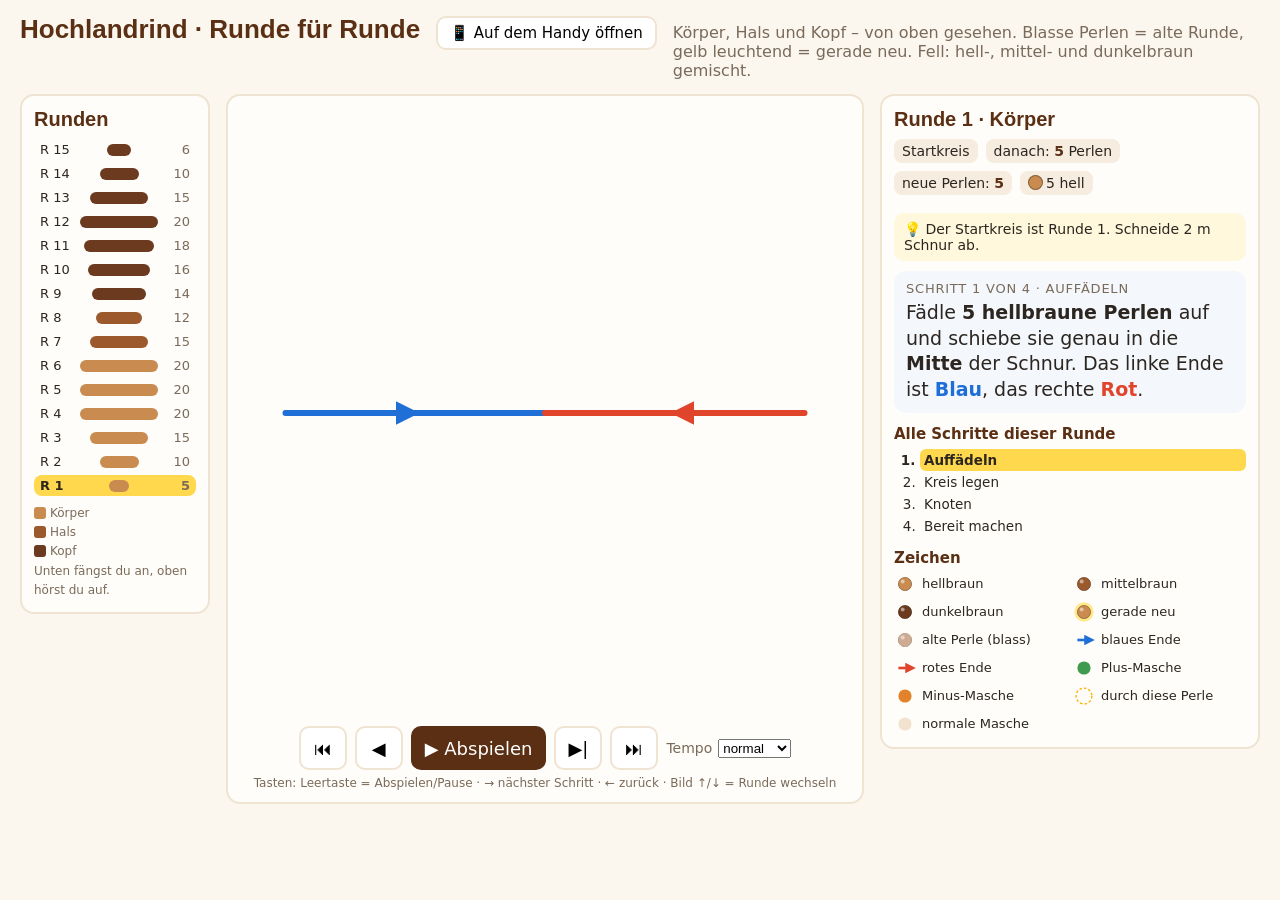
==== app/index.html @ 3f2a891b "first commit" ====
<!doctype html>
<html lang="de">
<head>
<meta charset="utf-8">
<meta name="viewport" content="width=device-width, initial-scale=1">
<title>Hochlandrind – Runde für Runde</title>
<meta name="theme-color" content="#5a2f14">
<link rel="manifest" href="manifest.webmanifest">
<link rel="icon" href="icon.svg" type="image/svg+xml">
<script src="qrcode.js"></script>
<style>
:root {
  --bg: #fbf6ee; --card: #fffdf9; --line: #efe3d2; --ink: #2d2620; --soft: #7a6a5a; --brown: #5a2f14;
  --H: #C98B4F; --blue: #1F6FD6; --red: #E0442B; --plus: #3E9B4F; --minus: #E2832B; --old: #BDB4AA; --glow: #FFE36E; --yellow: #FFD84D;
}
* { box-sizing: border-box; }
html, body { margin: 0; background: var(--bg); color: var(--ink); font-family: "Ubuntu Sans", "Ubuntu", "DejaVu Sans", system-ui, sans-serif; }
header { padding: 14px 20px 0; display: flex; align-items: baseline; gap: 16px; flex-wrap: wrap; }
h1 { margin: 0; font-family: "Ubuntu", sans-serif; color: var(--brown); font-size: 26px; }
header p { margin: 0; color: var(--soft); flex: 1 1 300px; }
.phone { font: inherit; font-size: 15px; border: 2px solid var(--line); background: #fff; border-radius: 10px; padding: 6px 12px; cursor: pointer; }
.phone:hover { background: #f6ecdf; }
.offline { font-size: 13px; color: var(--plus); font-weight: 700; }
dialog { border: 0; border-radius: 16px; padding: 20px 24px; max-width: min(420px, 92vw); text-align: center; color: var(--ink); }
dialog::backdrop { background: rgba(45, 38, 32, .45); }
dialog h2 { justify-content: center; }
#qrBox svg { width: 260px; max-width: 100%; height: auto; display: block; margin: 8px auto; }
#qrUrl { font-family: ui-monospace, monospace; font-size: 16px; word-break: break-all; }
dialog .small { font-size: 13px; color: var(--soft); }
dialog button { font: inherit; margin-top: 10px; padding: 8px 18px; border-radius: 10px; border: 0; background: var(--brown); color: #fff; cursor: pointer; }
main { display: grid; grid-template-columns: 190px minmax(0, 1fr) 380px; gap: 16px; padding: 14px 20px 20px; align-items: start; }
.card { background: var(--card); border: 2px solid var(--line); border-radius: 14px; padding: 12px; }
h2 { margin: 0 0 8px; font-family: "Ubuntu", sans-serif; color: var(--brown); font-size: 20px; }
h3 { margin: 12px 0 6px; font-size: 15px; color: var(--brown); }

/* Runden-Liste */
.rounds { display: flex; flex-direction: column-reverse; gap: 3px; }
.rounds button { all: unset; cursor: pointer; display: grid; grid-template-columns: 34px 1fr 26px; align-items: center; gap: 6px; padding: 3px 6px; border-radius: 8px; font-size: 13px; }
.rounds button:hover { background: #f6ecdf; }
.rounds button:focus-visible { outline: 2px solid var(--blue); }
.rounds button.on { background: var(--yellow); font-weight: 700; }
.rounds .bar { height: 12px; border-radius: 6px; justify-self: center; }
.rounds .area-Körper .bar { background: var(--H); }
.rounds .area-Hals .bar { background: #9C5A2C; }
.rounds .area-Kopf .bar { background: #6B3A1F; }
.rounds .cnt { text-align: right; color: var(--soft); }
.areas { font-size: 12px; color: var(--soft); margin-top: 8px; line-height: 1.6; }
.areas i { display: inline-block; width: 12px; height: 12px; border-radius: 3px; vertical-align: -2px; margin-right: 4px; }

/* Bühne */
.stage { position: relative; }
#svg { width: 100%; height: auto; max-height: calc(100vh - 210px); display: block; margin: 0 auto; aspect-ratio: 1; }
.controls { display: flex; gap: 8px; justify-content: center; align-items: center; flex-wrap: wrap; margin-top: 8px; }
.controls button { font: inherit; font-size: 18px; min-width: 48px; height: 44px; border-radius: 10px; border: 2px solid var(--line); background: #fff; cursor: pointer; padding: 0 12px; }
.controls button:hover { background: #f6ecdf; }
.controls button:focus-visible { outline: 3px solid var(--blue); }
.controls button.play { background: var(--brown); color: #fff; border-color: var(--brown); min-width: 120px; }
.controls label { font-size: 14px; color: var(--soft); display: flex; align-items: center; gap: 6px; }
.keys { text-align: center; font-size: 12px; color: var(--soft); margin-top: 6px; }

/* Info */
.counts { display: flex; gap: 8px; flex-wrap: wrap; margin: 4px 0 8px; }
.counts span { background: #f6ecdf; border-radius: 8px; padding: 4px 8px; font-size: 14px; }
.counts b { color: var(--brown); }
.seq { display: flex; flex-wrap: wrap; gap: 4px; }
.seq span { width: 26px; height: 26px; border-radius: 50%; display: grid; place-items: center; font-size: 12px; font-weight: 700; border: 2px solid transparent; }
.seq .n { background: var(--H); color: #3a2a1a; }
.seq .p { background: var(--plus); color: #fff; }
.seq .m { background: var(--minus); color: #fff; }
.seq .now { border-color: var(--ink); transform: scale(1.18); }
.seq .done { opacity: .45; }
.hint { background: #fff8dc; border-radius: 10px; padding: 8px 10px; font-size: 14px; margin-top: 10px; }
.now-step { background: #f4f8fd; border-radius: 12px; padding: 10px 12px; margin-top: 10px; min-height: 96px; }
.now-step .t { font-size: 13px; color: var(--soft); text-transform: uppercase; letter-spacing: .06em; }
.now-step .x { font-size: 19px; line-height: 1.35; margin-top: 4px; }
.x .b { color: var(--blue); font-weight: 700; } .x .r { color: var(--red); font-weight: 700; }
.dot { display: inline-block; width: 15px; height: 15px; border-radius: 50%; vertical-align: -2px; margin-right: 3px; border: 1.5px solid rgba(0,0,0,.35); }
.cols { display: block; margin-top: 6px; font-size: 17px; }
ol.steps { position: relative; margin: 0; padding: 0 0 0 26px; max-height: 300px; overflow: auto; font-size: 13.5px; }
ol.steps li { padding: 3px 4px; border-radius: 6px; cursor: pointer; }
ol.steps li:hover { background: #f6ecdf; }
ol.steps li.on { background: var(--yellow); font-weight: 700; }
ol.steps li.done { color: var(--soft); }
.legend { display: grid; grid-template-columns: 22px 1fr 22px 1fr; gap: 6px 6px; align-items: center; font-size: 13px; }
.legend svg { width: 22px; height: 22px; }

@media (max-width: 1150px) {
  main { grid-template-columns: 1fr; }
  .rounds { flex-direction: row; flex-wrap: wrap; }
  .areas { display: none; }
  .rounds button { grid-template-columns: auto; }
  .rounds .bar, .rounds .cnt { display: none; }
  #svg { max-height: 70vh; }
}
@media (max-width: 600px) {
  header { padding: 10px 12px 0; gap: 8px; }
  h1 { font-size: 21px; }
  header p { font-size: 13px; }
  main { padding: 10px 12px 16px; gap: 10px; }
  .card { padding: 10px; }
  .keys { display: none; }
  #bPhone { display: none; }
  .controls button { min-width: 44px; padding: 0 10px; }
  .controls button.play { min-width: 100px; }
  .now-step .x { font-size: 17px; }
}
</style>
</head>
<body>
<header>
  <h1>Hochlandrind · Runde für Runde</h1>
  <button class="phone" id="bPhone">📱 Auf dem Handy öffnen</button>
  <button class="phone" id="bInstall" hidden>📲 App installieren</button>
  <span class="offline" id="offline" hidden>✓ offline bereit</span>
  <p>Körper, Hals und Kopf – von oben gesehen. Blasse Perlen = alte Runde, gelb leuchtend = gerade neu. Fell: hell-, mittel- und dunkelbraun gemischt.</p>
</header>
<dialog id="qrDlg">
  <h2>Mit dem Handy öffnen</h2>
  <div id="qrBox"></div>
  <div id="qrUrl"></div>
  <p class="small">Handy und Computer müssen im selben WLAN sein. Kamera-App öffnen und den Code scannen. Die Seite dort erklärt, wie die App aufs Handy kommt und offline läuft.</p>
  <button id="qrClose">Schließen</button>
</dialog>
<main>
  <nav class="card" aria-label="Runden">
    <h2>Runden</h2>
    <div class="rounds" id="rounds"></div>
    <div class="areas"><i style="background:var(--H)"></i>Körper<br><i style="background:#9C5A2C"></i>Hals<br><i style="background:#6B3A1F"></i>Kopf<br>Unten fängst du an, oben hörst du auf.</div>
  </nav>

  <section class="card stage">
    <svg id="svg" viewBox="-400 -400 800 800" role="img" aria-label="Perlen von oben">
      <defs>
        <marker id="ah-b" viewBox="0 0 10 10" refX="6" refY="5" markerWidth="4" markerHeight="4" orient="auto"><path d="M0,0 L10,5 L0,10 z" fill="#1F6FD6"/></marker>
        <marker id="ah-r" viewBox="0 0 10 10" refX="6" refY="5" markerWidth="4" markerHeight="4" orient="auto"><path d="M0,0 L10,5 L0,10 z" fill="#E0442B"/></marker>
      </defs>
      <g id="scene"></g>
    </svg>
    <div class="controls">
      <button id="bRoundPrev" title="Vorige Runde (Bild ↑)">⏮</button>
      <button id="bPrev" title="Schritt zurück (←)">◀</button>
      <button id="bPlay" class="play" title="Abspielen / Pause (Leertaste)">▶ Abspielen</button>
      <button id="bNext" title="Nächster Schritt (→)">▶|</button>
      <button id="bRoundNext" title="Nächste Runde (Bild ↓)">⏭</button>
      <label>Tempo
        <select id="speed">
          <option value="0.5">langsam</option>
          <option value="1" selected>normal</option>
          <option value="2">schnell</option>
        </select>
      </label>
    </div>
    <div class="keys">Tasten: Leertaste = Abspielen/Pause · → nächster Schritt · ← zurück · Bild ↑/↓ = Runde wechseln</div>
  </section>

  <aside class="card">
    <h2 id="title">Runde 1</h2>
    <div class="counts" id="counts"></div>
    <div class="seq" id="seq"></div>
    <div class="hint" id="hint" hidden></div>
    <div class="now-step"><div class="t" id="stepT"></div><div class="x" id="stepX"></div></div>
    <h3>Alle Schritte dieser Runde</h3>
    <ol class="steps" id="steps"></ol>
    <h3>Zeichen</h3>
    <div class="legend" id="legend"></div>
  </aside>
</main>

<script>
'use strict';
// ---------- Runden-Plan (wie in der Anleitung, build_hochlandrind.py) ----------
const PLAN = [
  [2, 'Körper', 'ppppp', 10, 'Jede Masche ist eine Plus-Masche.'],
  [3, 'Körper', 'npnpnpnpnp', 15, 'Binde an Masche 1, 4, 6 und 9 einen Wollfaden: Hier kommen später die Beine hin.'],
  [4, 'Körper', 'nnp'.repeat(5), 20, 'Jetzt ist der Bauch schon richtig breit.'],
  [5, 'Körper', 'n'.repeat(20), 20, 'Ab jetzt wächst der Rand nach oben. Merke dir Masche 15 – hier kommt später der Schwanz hin.'],
  [6, 'Körper', 'n'.repeat(20), 20, ''],
  [7, 'Hals', 'nnm'.repeat(5), 15, 'Jetzt wird es schmaler.'],
  [8, 'Hals', 'nnnm'.repeat(3), 12, 'Der Hals ist am schmalsten.'],
  [9, 'Kopf', 'nnpnnnnnpnnn', 14, ''],
  [10, 'Kopf', 'nnnpnnnnnnpnnn', 16, ''],
  [11, 'Kopf', 'nnnpnnnnnnnpnnnn', 18, ''],
  [12, 'Kopf', 'nnnnpnnnnnnnnpnnnn', 20, 'Der Kopf ist jetzt am breitesten.'],
  [13, 'Kopf', 'nnm'.repeat(5), 15, ''],
  [14, 'Kopf', 'nm'.repeat(5), 10, ''],
  [15, 'Kopf', 'nmmnmm', 6, 'Das ist die Öffnung oben. Schnur NICHT abschneiden!'],
];
const COL = { b: '#1F6FD6', r: '#E0442B' };
const NAME = { b: 'Blau', r: 'Rot' };
const H = '#C98B4F', MB = '#9C5A2C', D = '#6B3A1F', OLD = '#BDB4AA', GLOW = '#FFE36E', PLUS = '#3E9B4F', MINUS = '#E2832B';
const BR = 30;   // Perlen-Radius in SVG-Einheiten

const pt = (r, a) => [r * Math.cos(a * Math.PI / 180), r * Math.sin(a * Math.PI / 180)];
const lerp = (a, b, t) => a + (b - a) * t;
const lp = (p, q, t) => [lerp(p[0], q[0], t), lerp(p[1], q[1], t)];
const ease = (x) => x < .5 ? 2 * x * x : 1 - Math.pow(-2 * x + 2, 2) / 2;
const nm = (c) => `<span class="${c}">${NAME[c]}</span>`;
const plural = (n, one, many) => n === 1 ? one : many;
const cname = c => c === H ? 'hell' : c === MB ? 'mittel' : 'dunkel';
const dots = cols => '<span class="cols">Farben: ' + cols.map(c => `<i class="dot" style="background:${c}"></i>${cname(c)}`).join(' · ') + '</span>';
// Feste Zufallsfolge: jedes Mal dieselben Farben, damit man nachfädeln kann.
function mulberry32(a) { return () => { a |= 0; a = a + 0x6D2B79F5 | 0; let t = Math.imul(a ^ a >>> 15, 1 | a); t = t + Math.imul(t ^ t >>> 7, 61 | t) ^ t; return ((t ^ t >>> 14) >>> 0) / 4294967296; }; }

// ---------- Geometrie einer Runde von oben ----------
// Innen liegen die alten Perlen (obere Perlen der Runde davor), außen die neuen oberen Perlen,
// dazwischen an jeder Ecke eine Seitenperle.
function ring(P, seq) {
  const Ri = Math.max(125, P * 84 / (2 * Math.PI));
  const RiC = Ri + 26, Rs = Ri + 92, Rt = Ri + 172, RoC = Rt + 20, a0 = 90, st = 360 / P;
  const M = seq.length;
  const kold = [...seq].map(c => c === 'm' ? 2 : 1), ktop = [...seq].map(c => c === 'p' ? 2 : 1);
  const ca = [a0];
  kold.forEach((k, j) => ca.push(ca[j] + k * st));
  const oldStart = []; let c = 0;
  kold.forEach(k => { oldStart.push(c); c += k; });
  const g = {
    P, M, seq, Ri, RiC, Rs, Rt, RoC, ca, kold, ktop, oldStart,
    old: Array.from({ length: P }, (_, i) => pt(Ri, a0 + (i + .5) * st)),
    I: j => pt(RiC, ca[j % M]), S: j => pt(Rs, ca[j % M]), O: j => pt(RoC, ca[j % M]),
    tops: ktop.map((k, j) => Array.from({ length: k }, (_, i) => pt(Rt, ca[j] + (i + 1) * (ca[j + 1] - ca[j]) / (k + 1)))),
    mid: j => (ca[j] + ca[j + 1]) / 2,
    W: RoC + 95,
  };
  return g;
}

function mkMove(c, pts, nw, extra) {
  const cum = [0];
  for (let i = 1; i < pts.length; i++) cum.push(cum[i - 1] + Math.hypot(pts[i][0] - pts[i - 1][0], pts[i][1] - pts[i - 1][1]));
  const len = cum[cum.length - 1];
  return Object.assign({ kind: 'move', c, pts, nw, cum, len, dur: 0.9 + len / 330 }, extra);
}

// ---------- Alle Runden mit allen Schritten bauen ----------
const ROUNDS = [];
(function build() {
  let prev = 5;
  ROUNDS.push({ r: 1, area: 'Körper', seq: '', prev: 0, after: 5, hint: 'Der Startkreis ist Runde 1. Schneide 2 m Schnur ab.' });
  for (const [r, area, seq, after, hint] of PLAN) { ROUNDS.push({ r, area, seq, prev, after, hint }); prev = after; }

  let picker = 'r', other = 'b';
  const rnd = mulberry32(7), pick = () => { const x = rnd(); return x < 0.4 ? H : x < 0.75 ? MB : D; };
  let oldCols = Array(5).fill(H);
  for (const R of ROUNDS) {
    if (R.r === 1) {
      const g = ring(5, 'nnnnn');
      R.g = g; R.W = Math.max(g.W, 470);
      const K = g.I(0);
      R.steps = [
        { kind: 'r1', sub: 0, dur: 3.2, title: 'Auffädeln', text: `Fädle <b>5 hellbraune Perlen</b> auf und schiebe sie genau in die <b>Mitte</b> der Schnur. Das linke Ende ist ${nm('b')}, das rechte ${nm('r')}.` },
        { kind: 'r1', sub: 1, dur: 2.2, title: 'Kreis legen', text: 'Zieh beide Enden zusammen, sodass ein <b>Kreis</b> entsteht.' },
        { kind: 'r1', sub: 2, dur: 1.2, title: 'Knoten', text: 'Mache <b>2 feste Knoten</b>.' },
        mkMove('b', [K, g.old[0], g.I(1)], [], { title: 'Bereit machen', text: `${nm('b')} geht durch <b>Perle 1</b>. Jetzt liegen die Enden links und rechts von Perle 1.`, oldHi: [0] }),
      ];
      picker = 'r'; other = 'b';
      continue;
    }
    const g = ring(R.prev, R.seq), M = g.M, last = M - 1;
    R.g = g; R.W = g.W; R.steps = []; R.oldCols = oldCols;
    const topCol = g.tops.map(t => t.map(pick)), sideCol = Array.from({ length: M }, pick);
    const S = R.steps;
    const lowerPts = j => {
      const a = [g.I(j)];
      for (let i = 0; i < g.kold[j]; i++) a.push(g.old[g.oldStart[j] + i]);
      a.push(g.I(j + 1)); return a;
    };
    const oldIdx = j => Array.from({ length: g.kold[j] }, (_, i) => g.oldStart[j] + i);
    const typ = j => R.seq[j] === 'p' ? ' (Plus)' : R.seq[j] === 'm' ? ' (Minus)' : '';
    // Masche 1: drei (oder vier) neue Perlen auf einmal
    {
      const kt = g.ktop[0], pts = [g.I(0), g.S(0), g.O(0), ...g.tops[0], g.O(1), g.S(1), g.I(1)];
      const nw = [1, ...g.tops[0].map((_, i) => 3 + i), pts.length - 2];
      const nwCol = [sideCol[0], ...topCol[0], sideCol[1 % M]];
      S.push(mkMove(picker, pts, nw, { masche: 0, nwCol, title: `Masche 1${typ(0)} · erste Masche`,
        text: `${nm(picker)} nimmt <b>${kt + 2} neue Perlen</b> auf: Seite, ${kt === 2 ? '2× oben' : 'oben'}, Seite.${kt === 2 ? ' <b>Plus-Masche:</b> oben liegen 2 Perlen.' : ''}` + dots(nwCol) }));
      S.push(mkMove(other, [g.I(1), g.S(1), g.O(1)], [], { masche: 0, title: 'Masche 1 · kreuzen',
        text: `${nm(other)} geht <b>von unten</b> durch die letzte neue Perle. Festziehen!` }));
    }
    let inner = picker, outer = other;
    for (let j = 1; j < M; j++) {
      const kt = g.ktop[j], ko = g.kold[j], isLast = j === last;
      S.push(mkMove(inner, lowerPts(j), [], { masche: j, oldHi: oldIdx(j), title: `Masche ${j + 1}${typ(j)} · unten`,
        text: ko === 2 ? `<b>Minus-Masche!</b> ${nm(inner)} geht unten durch <b>2 alte Perlen</b> auf einmal.` : `${nm(inner)} geht unten durch die <b>nächste alte Perle</b>.` }));
      if (!isLast) {
        const pts = [g.O(j), ...g.tops[j], g.O(j + 1), g.S(j + 1), g.I(j + 1)];
        const nw = [...g.tops[j].map((_, i) => 1 + i), pts.length - 2];
        const nwCol = [...topCol[j], sideCol[j + 1]];
        S.push(mkMove(outer, pts, nw, { masche: j, nwCol, title: `Masche ${j + 1}${typ(j)} · oben`,
          text: `${nm(outer)} nimmt oben <b>${kt + 1} neue Perlen</b> auf.${kt === 2 ? ' <b>Plus-Masche:</b> 1 Perle mehr!' : ''}` + dots(nwCol) }));
        S.push(mkMove(inner, [g.I(j + 1), g.S(j + 1), g.O(j + 1)], [], { masche: j, title: `Masche ${j + 1} · kreuzen`,
          text: `${nm(inner)} kreuzt <b>von unten</b> durch die letzte neue Perle. Festziehen!` }));
      } else {
        const pts = [g.O(j), ...g.tops[j], g.O(0), g.S(0), g.I(0)];
        const nw = g.tops[j].map((_, i) => 1 + i);
        const nwCol = [...topCol[j]];
        S.push(mkMove(outer, pts, nw, { masche: j, nwCol, hiS0: true, title: `Masche ${j + 1}${typ(j)} · letzte Masche`,
          text: `${nm(outer)} nimmt nur <b>${kt} neue ${plural(kt, 'Perle', 'Perlen')}</b> und geht dann durch die <b>allererste Seitenperle</b> der Runde.` + dots(nwCol) }));
        S.push(mkMove(inner, [g.I(0), g.S(0), g.O(0)], [], { masche: j, hiS0: true, title: 'Runde schließen',
          text: `${nm(inner)} kreuzt <b>auch durch die erste Seitenperle</b>. Festziehen – die Runde ist zu!` }));
      }
      const was = inner; inner = outer; outer = was;
    }
    // Jetzt: inner liegt innen an Ecke 0, outer außen an Ecke 0.
    if (R.r < 15) {
      const pts = [g.I(0), g.old[0], g.I(1), g.S(1), g.O(1)];
      let extra = '';
      if (g.ktop[0] === 2) {
        pts.push(g.tops[0][1], pt(g.RoC, g.mid(0)));
        extra = ` Weil Masche 1 eine Plus-Masche war, geht ${nm(inner)} danach noch <b>zurück durch die 2. obere Perle</b> von Masche 1.`;
      }
      S.push(mkMove(inner, pts, [], { oldHi: [0], title: 'Hochsteigen',
        text: `${nm(inner)} geht durch die <b>erste alte Perle</b> und die <b>Seitenperle daneben</b> nach oben.${extra} Jetzt liegen beide Enden links und rechts von Perle 1 der neuen Runde.` }));
      picker = outer; other = inner;
    } else {
      S.push({ kind: 'done', dur: 1.5, title: 'Fertig!',
        text: '<b>Körper, Hals und Kopf sind fertig!</b> Schneide die Schnur <b>nicht</b> ab: Damit machst du nach dem Füllen das Loch oben zu.' });
    }
    const all = S.flatMap(st => st.nwCol || []);
    R.hell = all.filter(c => c === H).length; R.mittel = all.filter(c => c === MB).length; R.dunkel = all.filter(c => c === D).length;
    oldCols = topCol.flat();
    // Kontrolle: neue Perlen wie in der Tabelle der Anleitung
    R.newCount = S.reduce((n, s) => n + (s.nw ? s.nw.length : 0), 0);
    const expect = [...R.seq].reduce((n, c, i) => n + (i === 0 ? 3 : i === last ? 1 : 2) + (c === 'p' ? 1 : 0), 0);
    console.assert(R.newCount === expect, 'Runde', R.r, R.newCount, expect);
  }
  ROUNDS[0].newCount = 5; ROUNDS[0].hell = 5; ROUNDS[0].mittel = 0; ROUNDS[0].dunkel = 0;
})();

// ---------- Zeichnen ----------
function shade(hex, f) {
  const n = parseInt(hex.slice(1), 16);
  const c = [n >> 16, (n >> 8) & 255, n & 255].map(v => Math.round(v * f));
  return '#' + c.map(v => v.toString(16).padStart(2, '0')).join('');
}
function bead(x, y, fill, o = {}) {
  const r = BR * (o.scale ?? 1);
  if (r <= 0.5) return '';
  let s = '';
  if (o.glow) s += `<circle cx="${x}" cy="${y}" r="${r + 14}" fill="${GLOW}" opacity="${o.glow * .8}"/>`;
  s += `<circle cx="${x}" cy="${y}" r="${r}" fill="${fill}" stroke="${shade(fill, .62)}" stroke-width="3"/>`;
  if (o.faded) s += `<circle cx="${x}" cy="${y}" r="${r + 1.5}" fill="#fffdf9" opacity=".5"/>`;
  s += `<circle cx="${x - r * .35}" cy="${y - r * .38}" r="${r * .3}" fill="#fff" opacity=".5"/>`;
  if (o.num != null) s += `<text x="${x}" y="${y + r * .36}" text-anchor="middle" font-size="${r * 1.0}" font-weight="700" fill="#3a2a1a">${o.num}</text>`;
  return s;
}
function poly(pts) { return 'M' + pts.map(p => p[0].toFixed(1) + ',' + p[1].toFixed(1)).join(' L'); }
function partial(m, p) {
  const L = m.len * p, out = [m.pts[0]];
  for (let i = 1; i < m.pts.length; i++) {
    if (m.cum[i] <= L) { out.push(m.pts[i]); continue; }
    const f = (L - m.cum[i - 1]) / (m.cum[i] - m.cum[i - 1]);
    out.push(lp(m.pts[i - 1], m.pts[i], f)); break;
  }
  return out;
}
function threadPath(pts, c, op, arrow) {
  return `<path d="${poly(pts)}" fill="none" stroke="${COL[c]}" stroke-width="9" stroke-linecap="round" stroke-linejoin="round" opacity="${op}"${arrow ? ` marker-end="url(#ah-${c})"` : ''}/>`;
}
const ring2 = (p, r, op = 1) => `<circle cx="${p[0]}" cy="${p[1]}" r="${r}" fill="none" stroke="#F5B400" stroke-width="6" stroke-dasharray="12 9" opacity="${op}"/>`;

function drawRound1(R, s, p) {
  const g = R.g, K = g.I(0);
  const sub = R.steps[s].kind === 'r1' ? R.steps[s].sub : 3;
  const m = sub === 0 ? 0 : sub === 1 ? ease(p) : 1;
  const line = k => [(k - 2) * 82, 0];
  const bp = [0, 1, 2, 3, 4].map(k => lp(line(k), g.old[k], m));
  const shown = sub === 0 ? p * 5.6 : 5;
  const l1 = lp([bp[0][0] - 44, 0], K, m), r5 = lp([bp[4][0] + 44, 0], K, m);
  const be = lp([-400, 0], [K[0] - 95, K[1] + 105], m), re = lp([400, 0], [K[0] + 95, K[1] + 105], m);
  const coreOp = sub === 3 ? .35 : 1;
  let out = '';
  out += threadPath([be, l1], 'b', sub === 3 ? 0 : 1, sub < 3);
  out += threadPath([re, r5], 'r', 1, true);
  out += threadPath([l1, bp[0], bp[1], bp[2]], 'b', coreOp, false);
  out += threadPath([bp[2], bp[3], bp[4], r5], 'r', coreOp, false);
  bp.forEach((q, k) => {
    const sc = Math.max(0, Math.min(1, (shown - k) * 1.6));
    out += bead(q[0], q[1], H, { scale: sc, num: sc > .6 ? k + 1 : null, glow: sub === 0 && sc > 0 ? 1 : 0 });
  });
  if (sub >= 2) out += `<circle cx="${K[0]}" cy="${K[1] + 6}" r="${14 * (sub === 2 ? ease(p) : 1)}" fill="#3a2a1a"/>`;
  if (sub === 3) {
    const mv = R.steps[3];
    out += ring2(g.old[0], BR + 14, .9);
    out += threadPath(partial(mv, p), 'b', 1, true);
  }
  return out;
}

function drawRound(R, s, p) {
  const g = R.g, steps = R.steps, cur = steps[s];
  let out = '';
  // Maschen-Kennzeichen außen
  for (let j = 0; j < g.M; j++) {
    const c = R.seq[j], q = pt(g.RoC + 58, g.mid(j)), now = cur.masche === j;
    const fill = c === 'p' ? PLUS : c === 'm' ? MINUS : '#f2e3cf';
    out += `<circle cx="${q[0]}" cy="${q[1]}" r="${now ? 27 : 21}" fill="${fill}" stroke="${now ? '#2d2620' : 'none'}" stroke-width="4" opacity="${now ? 1 : .8}"/>`;
    out += `<text x="${q[0]}" y="${q[1] + 7}" text-anchor="middle" font-size="${now ? 22 : 18}" font-weight="700" fill="${c === 'n' ? '#5a2f14' : '#fff'}">${j + 1}</text>`;
  }
  // alte Perlen
  g.old.forEach((q, i) => { out += bead(q[0], q[1], R.oldCols[i], { num: i + 1, faded: true }); });
  (cur.oldHi || []).forEach(i => { out += ring2(g.old[i], BR + 14); });
  if (cur.hiS0) out += ring2(g.S(0), BR + 16);
  // neue Perlen
  const made = [];
  steps.forEach((st, k) => {
    if (k > s || !st.nw) return;
    st.nw.forEach((idx, n) => {
      const f = st.cum[idx] / st.len;
      if (k === s && f > p + 1e-6) return;
      const age = k === s ? 1 : k === s - 1 ? .6 : 0;
      const sc = k === s ? Math.min(1, .4 + (p - f) * 6) : 1;
      made.push(bead(st.pts[idx][0], st.pts[idx][1], st.nwCol[n], { glow: age, scale: sc }));
    });
  });
  out += made.join('');
  // Schnüre
  const lastOf = {};
  steps.forEach((st, k) => { if (st.kind === 'move' && k <= s) lastOf[st.c] = k; });
  steps.forEach((st, k) => {
    if (st.kind !== 'move' || k > s) return;
    const pp = k === s ? p : 1;
    if (pp <= 0) return;
    const op = k === s ? 1 : k === s - 1 ? .75 : k >= s - 3 ? .45 : .2;
    out += threadPath(partial(st, pp), st.c, op, lastOf[st.c] === k);
  });
  // Enden am Rundenanfang, bevor sich etwas bewegt
  if (s === 0 && p === 0) {
    const a = steps[0], b = steps[1];
    [a, b].forEach(st => {
      const q = st.pts[0], q0 = lp(q, [0, 0], .25);
      out += threadPath([q0, q], st.c, 1, true);
    });
  }
  return out;
}

const svg = document.getElementById('svg'), scene = document.getElementById('scene');
function draw() {
  const R = ROUNDS[state.ri];
  const W = R.W;
  svg.setAttribute('viewBox', `${-W} ${-W} ${2 * W} ${2 * W}`);
  scene.innerHTML = R.r === 1 ? drawRound1(R, state.s, state.p) : drawRound(R, state.s, state.p);
}

// ---------- Oberfläche ----------
const state = { ri: 0, s: 0, p: 0, playing: false, once: false, hold: 0 };
const $ = id => document.getElementById(id);

function buildRoundList() {
  const box = $('rounds');
  box.innerHTML = ROUNDS.map((R, i) =>
    `<button class="area-${R.area}" data-i="${i}" title="Runde ${R.r} · ${R.area} · ${R.after} Perlen">` +
    `<span>R ${R.r}</span><span class="bar" style="width:${(R.after / 20 * 100).toFixed(0)}%"></span><span class="cnt">${R.after}</span></button>`).join('');
  box.addEventListener('click', e => { const b = e.target.closest('button'); if (b) goRound(+b.dataset.i); });
}

// Letzte Stelle merken (nur in diesem Browser, auf diesem Gerät)
const SAVE_KEY = 'hochlandrind-stelle';
function save() {
  try { localStorage.setItem(SAVE_KEY, JSON.stringify({ r: state.ri + 1, s: state.s + 1, speed })); } catch (e) { /* privates Fenster o. Ä. */ }
}
function load() {
  try { return JSON.parse(localStorage.getItem(SAVE_KEY)) || null; } catch (e) { return null; }
}

function updateUI() {
  save();
  const R = ROUNDS[state.ri], st = R.steps[state.s];
  document.querySelectorAll('#rounds button').forEach((b, i) => b.classList.toggle('on', i === state.ri));
  $('title').textContent = `Runde ${R.r} · ${R.area}`;
  const nPlus = [...R.seq].filter(c => c === 'p').length, nMinus = [...R.seq].filter(c => c === 'm').length;
  $('counts').innerHTML = (R.r === 1 ? '<span>Startkreis</span>' : `<span>alte Perlen: <b>${R.prev}</b></span><span>${R.seq.length} Maschen</span>`) +
    `<span>danach: <b>${R.after}</b> Perlen</span><span>neue Perlen: <b>${R.newCount}</b></span>` +
    `<span><i class="dot" style="background:${H}"></i>${R.hell} hell</span>` + (R.mittel ? `<span><i class="dot" style="background:${MB}"></i>${R.mittel} mittel</span>` : '') + (R.dunkel ? `<span><i class="dot" style="background:${D}"></i>${R.dunkel} dunkel</span>` : '') +
    (nPlus ? `<span style="color:${PLUS}"><b>${nPlus}× Plus</b></span>` : '') + (nMinus ? `<span style="color:${MINUS}"><b>${nMinus}× Minus</b></span>` : '');
  $('seq').innerHTML = [...R.seq].map((c, j) => {
    const cls = [c, st.masche === j ? 'now' : '', st.masche > j || st.kind === 'done' || (st.masche == null && state.s > 0) ? 'done' : ''].join(' ');
    return `<span class="${cls}">${c === 'p' ? '+' : c === 'm' ? '−' : j + 1}</span>`;
  }).join('');
  $('hint').hidden = !R.hint; $('hint').innerHTML = R.hint ? '💡 ' + R.hint : '';
  $('stepT').textContent = `Schritt ${state.s + 1} von ${R.steps.length} · ${st.title}`;
  $('stepX').innerHTML = st.text;
  $('steps').innerHTML = R.steps.map((x, k) => `<li data-k="${k}" class="${k === state.s ? 'on' : k < state.s ? 'done' : ''}">${x.title}</li>`).join('');
  const list = $('steps'), on = list.querySelector('.on');   // nur die Liste scrollen, nicht die Seite
  if (on) list.scrollTop = on.offsetTop - list.clientHeight / 2;
  $('bPlay').textContent = state.playing ? '⏸ Pause' : '▶ Abspielen';
}

function goRound(i, atEnd = false) {
  state.ri = Math.max(0, Math.min(ROUNDS.length - 1, i));
  const n = ROUNDS[state.ri].steps.length;
  state.s = atEnd ? n - 1 : 0; state.p = atEnd ? 1 : 0; state.hold = 0;
  updateUI(); draw();
}
function goStep(k, animate) {
  const R = ROUNDS[state.ri];
  if (k >= R.steps.length) { if (state.ri < ROUNDS.length - 1) { goRound(state.ri + 1); if (animate) state.once = !state.playing; } else { state.playing = false; updateUI(); } return; }
  if (k < 0) { if (state.ri > 0) goRound(state.ri - 1, true); return; }
  state.s = k; state.p = 0; state.hold = 0;
  if (animate && !state.playing) state.once = true;
  updateUI(); draw();
}
function next() {
  const R = ROUNDS[state.ri];
  if (state.p < 1 && !state.playing && !state.once) { state.once = true; return; }   // zuerst den aktuellen Schritt zeigen
  if (state.p < 1) { state.p = 1; draw(); return; }
  goStep(state.s + 1, true);
}
function prev() {
  if (state.p > 0.05 && !state.playing) { state.p = 0; state.once = false; draw(); return; }
  goStep(state.s - 1, false);
  state.p = 1; state.once = false; draw();
}
function togglePlay() {
  state.playing = !state.playing; state.once = false;
  const R = ROUNDS[state.ri];
  if (state.playing && state.p >= 1 && state.s === R.steps.length - 1 && state.ri === ROUNDS.length - 1) goRound(0);
  updateUI();
}

$('bPlay').onclick = togglePlay;
$('bNext').onclick = next;
$('bPrev').onclick = prev;
$('bRoundNext').onclick = () => goRound(state.ri + 1);
$('bRoundPrev').onclick = () => goRound(state.ri - 1);
$('steps').addEventListener('click', e => { const li = e.target.closest('li'); if (li) goStep(+li.dataset.k, true); });
document.addEventListener('keydown', e => {
  if (e.target.tagName === 'SELECT') return;
  if (e.key === ' ') { e.preventDefault(); togglePlay(); }
  else if (e.key === 'ArrowRight') next();
  else if (e.key === 'ArrowLeft') prev();
  else if (e.key === 'PageDown') { e.preventDefault(); goRound(state.ri + 1); }
  else if (e.key === 'PageUp') { e.preventDefault(); goRound(state.ri - 1); }
});

let speed = 1;
$('speed').onchange = e => { speed = +e.target.value; save(); };

let last = performance.now();
function tick(now) {
  const dt = Math.min(0.1, (now - last) / 1000); last = now;
  const R = ROUNDS[state.ri], st = R.steps[state.s];
  if (state.playing || state.once) {
    if (state.p < 1) {
      state.p = Math.min(1, state.p + dt * speed / st.dur);
      draw();
    } else if (state.once) {
      state.once = false;
    } else {
      state.hold += dt * speed;
      const endOfRound = state.s === R.steps.length - 1;
      if (state.hold > (endOfRound ? 2.0 : 0.7)) {
        if (endOfRound && state.ri === ROUNDS.length - 1) { state.playing = false; updateUI(); }
        else goStep(state.s + 1, false);
      }
    }
  }
  requestAnimationFrame(tick);
}

// Legende
$('legend').innerHTML = [
  [bead(0, 0, H), 'hellbraun'], [bead(0, 0, MB), 'mittelbraun'],
  [bead(0, 0, D), 'dunkelbraun'], [bead(0, 0, H, { glow: 1 }), 'gerade neu'],
  [bead(0, 0, MB, { faded: true }), 'alte Perle (blass)'],
  [`<path d="M-30,0 L30,0" stroke="${COL.b}" stroke-width="12" marker-end="url(#ah-b)"/>`, 'blaues Ende'],
  [`<path d="M-30,0 L30,0" stroke="${COL.r}" stroke-width="12" marker-end="url(#ah-r)"/>`, 'rotes Ende'],
  [`<circle r="30" fill="${PLUS}"/>`, 'Plus-Masche'], [`<circle r="30" fill="${MINUS}"/>`, 'Minus-Masche'],
  [ring2([0, 0], 36), 'durch diese Perle'], [`<circle r="30" fill="#f2e3cf"/>`, 'normale Masche'],
].map(([s, t]) => `<svg viewBox="-50 -50 100 100">${s}</svg><span>${t}</span>`).join('');

buildRoundList();

// QR-Code für das Handy: die Netzwerk-Adresse kommt vom Server (server.js)
async function showQR() {
  const dlg = $('qrDlg'), box = $('qrBox'), txt = $('qrUrl');
  let url = null;
  try {
    const info = await (await fetch('info.json', { cache: 'no-store' })).json();
    url = info.urls[0] || null;
  } catch (e) { /* ohne Server (Datei direkt geöffnet) gibt es keine Adresse */ }
  if (!url && !/^(localhost|127\.)/.test(location.hostname) && location.protocol.startsWith('http')) url = location.href.split('#')[0];
  if (url && window.qrcode) {
    const qr = qrcode(0, 'M'); qr.addData(url); qr.make();
    box.innerHTML = qr.createSvgTag({ cellSize: 6, margin: 4, scalable: true });
    txt.textContent = url;
  } else {
    box.innerHTML = '';
    txt.innerHTML = 'Starte zuerst den Server im Terminal:<br><b>node app/server.js</b><br>und öffne dann <b>http://localhost:8080</b>.';
  }
  dlg.showModal();
}
$('bPhone').onclick = showQR;
$('qrClose').onclick = () => $('qrDlg').close();

// Offline: der Service Worker speichert die App (geht nur über https oder localhost)
if ('serviceWorker' in navigator && window.isSecureContext) {
  navigator.serviceWorker.register('sw.js').then(() => navigator.serviceWorker.ready).then(() => { $('offline').hidden = false; }).catch(() => {});
}
let installEvent = null;
window.addEventListener('beforeinstallprompt', e => { e.preventDefault(); installEvent = e; $('bInstall').hidden = false; });
$('bInstall').onclick = async () => {
  if (!installEvent) return;
  installEvent.prompt();
  await installEvent.userChoice;
  installEvent = null; $('bInstall').hidden = true;
};
// Startstelle: aus der Adresse (z. B. index.html#r=7&s=4&p=0.5), sonst die gemerkte Stelle.
// Ein gemerkter Schritt wird fertig gezeigt (p = 1), damit man sieht, wo man war.
const hp = new URLSearchParams(location.hash.slice(1)), saved = load();
const start = hp.has('r') ? { r: +hp.get('r'), s: +hp.get('s') || 0, p: +(hp.get('p') ?? 1) } : saved ? { r: saved.r, s: saved.s, p: 1 } : { r: 1, s: 0, p: 0 };
if (saved && [0.5, 1, 2].includes(saved.speed)) { speed = saved.speed; $('speed').value = String(speed); }
goRound(Math.max(0, Math.min(ROUNDS.length - 1, (start.r || 1) - 1)));
if (start.s > 0) { state.s = Math.min(start.s - 1, ROUNDS[state.ri].steps.length - 1); state.p = start.p; updateUI(); draw(); }
requestAnimationFrame(tick);
</script>
</body>
</html>
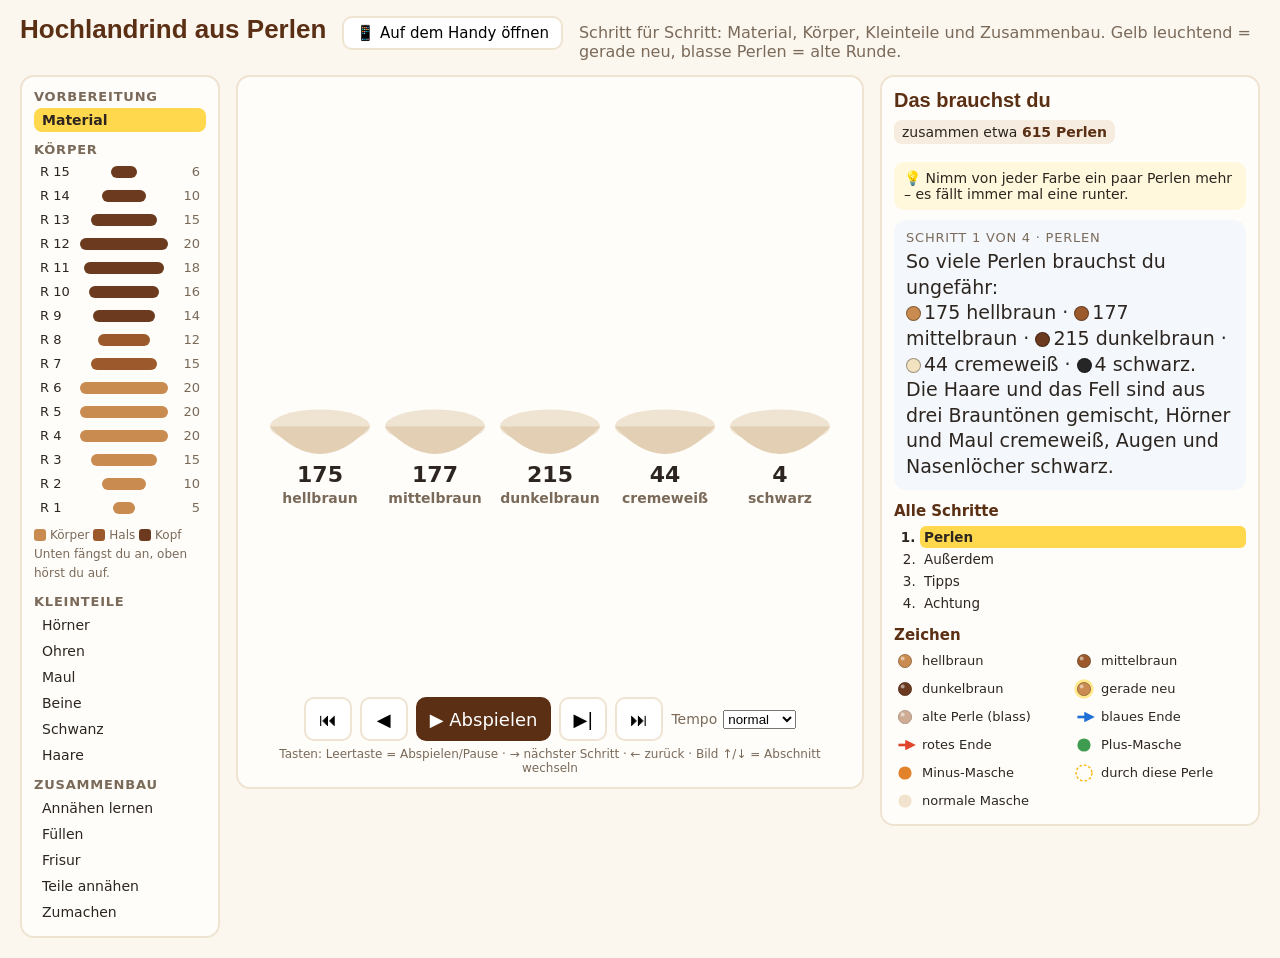
==== commit a227cab4: "App für das komplette Hochlandrind: Material, Kleinteile und Zusammenbau Neben den Körper-Runden zei" ====
--- a/app/index.html
+++ b/app/index.html
@@ -3,11 +3,12 @@
 <head>
 <meta charset="utf-8">
 <meta name="viewport" content="width=device-width, initial-scale=1">
-<title>Hochlandrind – Runde für Runde</title>
+<title>Hochlandrind aus Perlen</title>
 <meta name="theme-color" content="#5a2f14">
 <link rel="manifest" href="manifest.webmanifest">
 <link rel="icon" href="icon.svg" type="image/svg+xml">
 <script src="qrcode.js"></script>
+<script src="art.js"></script>
 <style>
 :root {
   --bg: #fbf6ee; --card: #fffdf9; --line: #efe3d2; --ink: #2d2620; --soft: #7a6a5a; --brown: #5a2f14;
@@ -28,7 +29,7 @@
 #qrUrl { font-family: ui-monospace, monospace; font-size: 16px; word-break: break-all; }
 dialog .small { font-size: 13px; color: var(--soft); }
 dialog button { font: inherit; margin-top: 10px; padding: 8px 18px; border-radius: 10px; border: 0; background: var(--brown); color: #fff; cursor: pointer; }
-main { display: grid; grid-template-columns: 190px minmax(0, 1fr) 380px; gap: 16px; padding: 14px 20px 20px; align-items: start; }
+main { display: grid; grid-template-columns: 200px minmax(0, 1fr) 380px; gap: 16px; padding: 14px 20px 20px; align-items: start; }
 .card { background: var(--card); border: 2px solid var(--line); border-radius: 14px; padding: 12px; }
 h2 { margin: 0 0 8px; font-family: "Ubuntu", sans-serif; color: var(--brown); font-size: 20px; }
 h3 { margin: 12px 0 6px; font-size: 15px; color: var(--brown); }
@@ -45,6 +46,13 @@
 .rounds .area-Kopf .bar { background: #6B3A1F; }
 .rounds .cnt { text-align: right; color: var(--soft); }
 .areas { font-size: 12px; color: var(--soft); margin-top: 8px; line-height: 1.6; }
+#nav h3 { margin: 10px 0 4px; font-size: 13px; text-transform: uppercase; letter-spacing: .06em; color: var(--soft); }
+#nav h3:first-child { margin-top: 0; }
+.units { display: flex; flex-direction: column; gap: 2px; }
+.units button { all: unset; cursor: pointer; padding: 4px 8px; border-radius: 8px; font-size: 14px; }
+.units button:hover { background: #f6ecdf; }
+.units button:focus-visible { outline: 2px solid var(--blue); }
+.units button.on { background: var(--yellow); font-weight: 700; }
 .areas i { display: inline-block; width: 12px; height: 12px; border-radius: 3px; vertical-align: -2px; margin-right: 4px; }
 
 /* Bühne */
@@ -86,7 +94,7 @@
 
 @media (max-width: 1150px) {
   main { grid-template-columns: 1fr; }
-  .rounds { flex-direction: row; flex-wrap: wrap; }
+  .rounds, .units { flex-direction: row; flex-wrap: wrap; }
   .areas { display: none; }
   .rounds button { grid-template-columns: auto; }
   .rounds .bar, .rounds .cnt { display: none; }
@@ -108,11 +116,11 @@
 </head>
 <body>
 <header>
-  <h1>Hochlandrind · Runde für Runde</h1>
+  <h1>Hochlandrind aus Perlen</h1>
   <button class="phone" id="bPhone">📱 Auf dem Handy öffnen</button>
   <button class="phone" id="bInstall" hidden>📲 App installieren</button>
   <span class="offline" id="offline" hidden>✓ offline bereit</span>
-  <p>Körper, Hals und Kopf – von oben gesehen. Blasse Perlen = alte Runde, gelb leuchtend = gerade neu. Fell: hell-, mittel- und dunkelbraun gemischt.</p>
+  <p>Schritt für Schritt: Material, Körper, Kleinteile und Zusammenbau. Gelb leuchtend = gerade neu, blasse Perlen = alte Runde.</p>
 </header>
 <dialog id="qrDlg">
   <h2>Mit dem Handy öffnen</h2>
@@ -122,26 +130,23 @@
   <button id="qrClose">Schließen</button>
 </dialog>
 <main>
-  <nav class="card" aria-label="Runden">
-    <h2>Runden</h2>
-    <div class="rounds" id="rounds"></div>
-    <div class="areas"><i style="background:var(--H)"></i>Körper<br><i style="background:#9C5A2C"></i>Hals<br><i style="background:#6B3A1F"></i>Kopf<br>Unten fängst du an, oben hörst du auf.</div>
-  </nav>
+  <nav class="card" aria-label="Abschnitte" id="nav"></nav>
 
   <section class="card stage">
-    <svg id="svg" viewBox="-400 -400 800 800" role="img" aria-label="Perlen von oben">
+    <svg id="svg" viewBox="-400 -400 800 800" role="img" aria-label="Animation">
       <defs>
         <marker id="ah-b" viewBox="0 0 10 10" refX="6" refY="5" markerWidth="4" markerHeight="4" orient="auto"><path d="M0,0 L10,5 L0,10 z" fill="#1F6FD6"/></marker>
         <marker id="ah-r" viewBox="0 0 10 10" refX="6" refY="5" markerWidth="4" markerHeight="4" orient="auto"><path d="M0,0 L10,5 L0,10 z" fill="#E0442B"/></marker>
+        <marker id="ah-g" viewBox="0 0 10 10" refX="7" refY="5" markerWidth="5" markerHeight="5" orient="auto"><path d="M0,0 L10,5 L0,10 z" fill="#777"/></marker>
       </defs>
       <g id="scene"></g>
     </svg>
     <div class="controls">
-      <button id="bRoundPrev" title="Vorige Runde (Bild ↑)">⏮</button>
+      <button id="bRoundPrev" title="Voriger Abschnitt (Bild ↑)">⏮</button>
       <button id="bPrev" title="Schritt zurück (←)">◀</button>
       <button id="bPlay" class="play" title="Abspielen / Pause (Leertaste)">▶ Abspielen</button>
       <button id="bNext" title="Nächster Schritt (→)">▶|</button>
-      <button id="bRoundNext" title="Nächste Runde (Bild ↓)">⏭</button>
+      <button id="bRoundNext" title="Nächster Abschnitt (Bild ↓)">⏭</button>
       <label>Tempo
         <select id="speed">
           <option value="0.5">langsam</option>
@@ -150,7 +155,7 @@
         </select>
       </label>
     </div>
-    <div class="keys">Tasten: Leertaste = Abspielen/Pause · → nächster Schritt · ← zurück · Bild ↑/↓ = Runde wechseln</div>
+    <div class="keys">Tasten: Leertaste = Abspielen/Pause · → nächster Schritt · ← zurück · Bild ↑/↓ = Abschnitt wechseln</div>
   </section>
 
   <aside class="card">
@@ -159,7 +164,7 @@
     <div class="seq" id="seq"></div>
     <div class="hint" id="hint" hidden></div>
     <div class="now-step"><div class="t" id="stepT"></div><div class="x" id="stepX"></div></div>
-    <h3>Alle Schritte dieser Runde</h3>
+    <h3>Alle Schritte</h3>
     <ol class="steps" id="steps"></ol>
     <h3>Zeichen</h3>
     <div class="legend" id="legend"></div>
@@ -196,7 +201,7 @@
 const ease = (x) => x < .5 ? 2 * x * x : 1 - Math.pow(-2 * x + 2, 2) / 2;
 const nm = (c) => `<span class="${c}">${NAME[c]}</span>`;
 const plural = (n, one, many) => n === 1 ? one : many;
-const cname = c => c === H ? 'hell' : c === MB ? 'mittel' : 'dunkel';
+const cname = c => ({ [H]: 'hell', [MB]: 'mittel', [D]: 'dunkel', '#F2E2BF': 'cremeweiß', '#262626': 'schwarz' })[c] || '';
 const dots = cols => '<span class="cols">Farben: ' + cols.map(c => `<i class="dot" style="background:${c}"></i>${cname(c)}`).join(' · ') + '</span>';
 // Feste Zufallsfolge: jedes Mal dieselben Farben, damit man nachfädeln kann.
 function mulberry32(a) { return () => { a |= 0; a = a + 0x6D2B79F5 | 0; let t = Math.imul(a ^ a >>> 15, 1 | a); t = t + Math.imul(t ^ t >>> 7, 61 | t) ^ t; return ((t ^ t >>> 14) >>> 0) / 4294967296; }; }
@@ -340,7 +345,10 @@
   s += `<circle cx="${x}" cy="${y}" r="${r}" fill="${fill}" stroke="${shade(fill, .62)}" stroke-width="3"/>`;
   if (o.faded) s += `<circle cx="${x}" cy="${y}" r="${r + 1.5}" fill="#fffdf9" opacity=".5"/>`;
   s += `<circle cx="${x - r * .35}" cy="${y - r * .38}" r="${r * .3}" fill="#fff" opacity=".5"/>`;
-  if (o.num != null) s += `<text x="${x}" y="${y + r * .36}" text-anchor="middle" font-size="${r * 1.0}" font-weight="700" fill="#3a2a1a">${o.num}</text>`;
+  if (o.num != null) {
+    const n = parseInt(fill.slice(1), 16), lum = (.3 * (n >> 16) + .59 * ((n >> 8) & 255) + .11 * (n & 255)) / 255;
+    s += `<text x="${x}" y="${y + r * .36}" text-anchor="middle" font-size="${r * 1.0}" font-weight="700" fill="${lum < .45 && !o.faded ? '#fff' : '#3a2a1a'}">${o.num}</text>`;
+  }
   return s;
 }
 function poly(pts) { return 'M' + pts.map(p => p[0].toFixed(1) + ',' + p[1].toFixed(1)).join(' L'); }
@@ -434,30 +442,542 @@
   return out;
 }
 
+// ---------- Kleinteile, Zusammenbau, Material ----------
+const CR = '#F2E2BF', BK = '#262626', WOOL = '#8B5A2B';
+const UNITS = [];
+const clamp01 = x => Math.max(0, Math.min(1, x));
+const rowCols = (cols, n) => Array.from({ length: n }, (_, j) => cols[j % cols.length]);
+const label = (x, y, t, size = 30, color = '#5a2f14', anchor = 'middle') =>
+  `<text x="${x}" y="${y}" font-size="${size}" font-weight="700" fill="${color}" text-anchor="${anchor}">${t}</text>`;
+const knot = (x, y, sc = 1) => sc > 0 ? `<circle cx="${x}" cy="${y}" r="${16 * sc}" fill="#3a2a1a"/>` : '';
+const countChips = cols => {
+  const n = c => cols.filter(x => x === c).length;
+  return [[H, 'hell'], [MB, 'mittel'], [D, 'dunkel'], [CR, 'cremeweiß'], [BK, 'schwarz']]
+    .filter(([c]) => n(c)).map(([c, t]) => `<span><i class="dot" style="background:${c}"></i>${n(c)} ${t}</span>`).join('');
+};
+
+// Schnüre aller Schritte bis jetzt: der aktuelle kräftig, ältere blasser, Pfeil am freien Ende jeder Farbe
+function movesSVG(steps, s, p, fade = 1) {
+  let out = '';
+  const lastOf = {};
+  steps.forEach((st, k) => { if (st.kind === 'move' && k <= s) lastOf[st.c] = k; });
+  steps.forEach((st, k) => {
+    if (st.kind !== 'move' || k > s) return;
+    const pp = k === s ? p : 1;
+    if (pp <= 0) return;
+    const op = (k === s ? 1 : k === s - 1 ? .75 : k >= s - 3 ? .45 : .22) * fade;
+    out += threadPath(partial(st, pp), st.c, op, lastOf[st.c] === k);
+  });
+  return out;
+}
+// Neue Perlen, die eine Schnur unterwegs aufnimmt (Position = Punkt im Schnur-Weg)
+function pickedSVG(steps, s, p, posOf) {
+  let out = '';
+  steps.forEach((st, k) => {
+    if (k > s || !st.nw) return;
+    st.nw.forEach((idx, n) => {
+      const f = st.cum[idx] / st.len;
+      if (k === s && f > p + 1e-6) return;
+      const q = posOf ? posOf(st, n) : st.pts[idx];
+      const glow = k === s ? 1 : k === s - 1 ? .6 : 0;
+      out += bead(q[0], q[1], st.nwCol[n], { glow, scale: k === s ? Math.min(1, .4 + (p - f) * 6) : 1 });
+    });
+  });
+  return out;
+}
+
+// ---------- Flache Teile: „Reihen kreuzen“ ----------
+// Rot nimmt die Perlen einer neuen Reihe auf, Blau geht von der anderen Seite durch dieselben Perlen.
+function ladderUnit(o) {
+  const SP = 66, RH = 64, PAD = 54, dirY = o.down ? 1 : -1;
+  const U = Object.assign({ group: 'Kleinteile', seq: '', kind: 'ladder' }, o);
+  U.flat = (i, j) => [(j - (o.rows[i] - 1) / 2) * SP, dirY * i * RH];
+  U.side = (i, d) => [d * ((o.rows[i] - 1) / 2 * SP + PAD), dirY * i * RH];
+  U.cols = o.rows.map((n, i) => rowCols(o.colors[i] || o.colors[0], n));
+  const n0 = o.rows[0];
+  U.steps = [{ kind: 'lad0', dur: 0.8 + n0 * 0.45, title: 'Reihe 1',
+    text: `Schneide <b>${o.cm} cm</b> Schnur ab. Fädle die <b>${n0} ${plural(n0, 'Perle', 'Perlen')}</b> der 1. Reihe auf und schiebe sie in die Mitte. Links ist ${nm('b')}, rechts ${nm('r')}.` + dots(U.cols[0]) }];
+  let rS = 1, bS = -1;
+  for (let i = 1; i < o.rows.length; i++) {
+    const n = o.rows[i];
+    const order = d => Array.from({ length: n }, (_, k) => d > 0 ? n - 1 - k : k);   // von Seite d zur anderen Seite
+    const ro = order(rS), bo = order(bS);
+    const rPts = [U.side(i - 1, rS), U.side(i, rS), ...ro.map(j => U.flat(i, j)), U.side(i, -rS)];
+    U.steps.push(mkMove('r', rPts, ro.map((_, k) => 2 + k), { keys: ro.map(j => [i, j]), nwCol: ro.map(j => U.cols[i][j]),
+      title: `Reihe ${i + 1} · aufnehmen`,
+      text: `${nm('r')} nimmt die <b>${n} ${plural(n, 'Perle', 'Perlen')}</b> der ${i + 1}. Reihe auf.` + dots(ro.map(j => U.cols[i][j])) }));
+    U.steps.push(mkMove('b', [U.side(i - 1, bS), U.side(i, bS), ...bo.map(j => U.flat(i, j)), U.side(i, -bS)], [], {
+      title: `Reihe ${i + 1} · kreuzen`,
+      text: `${nm('b')} geht <b>von der anderen Seite</b> durch ${n === 1 ? 'dieselbe Perle' : `dieselben ${n} Perlen`}. Festziehen – die neue Reihe liegt jetzt ${o.down ? 'unter' : 'auf'} der alten.` }));
+    rS = -rS; bS = -bS;
+  }
+  (o.outro || []).forEach(x => U.steps.push(Object.assign({ kind: 'info', dur: 1.4 }, x)));
+  U.bendIdx = U.steps.findIndex(x => x.kind === 'bend');
+  if (U.bendIdx < 0) U.bendIdx = null;
+  // Bildausschnitt: alle Perlen (flach und gebogen) plus Platz für die Schnurenden
+  const ps = [];
+  o.rows.forEach((n, i) => { for (let j = 0; j < n; j++) { ps.push(U.flat(i, j)); if (o.bend) ps.push(o.bend(i, j)); } });
+  ps.push(U.side(0, -1), U.side(0, 1));
+  const xs = ps.map(q => q[0]), ys = ps.map(q => q[1]);
+  const x0 = Math.min(...xs) - 260, x1 = Math.max(...xs) + 260, y0 = Math.min(...ys) - 110, y1 = Math.max(...ys) + 110;
+  U.vb = [x0, y0, x1 - x0, y1 - y0];
+  const all = U.cols.flat();
+  U.info = `<span><b>${o.cm} cm</b> Schnur</span><span>${all.length} Perlen pro Stück</span>` + countChips(all) + `<span>Anzahl: <b>× ${o.times}</b></span>`;
+  U.draw = drawLadder;
+  return U;
+}
+
+function drawLadder(U, s, p) {
+  const b = U.bendIdx == null ? 0 : s > U.bendIdx ? 1 : s === U.bendIdx ? ease(p) : 0;
+  const pos = (i, j) => U.bend ? lp(U.flat(i, j), U.bend(i, j), b) : U.flat(i, j);
+  let out = '';
+  // Reihe 1
+  const n0 = U.rows[0], shown = s === 0 ? p * (n0 + .6) : n0;
+  for (let j = 0; j < n0; j++) {
+    const sc = clamp01((shown - j) * 1.6), q = pos(0, j);
+    out += bead(q[0], q[1], U.cols[0][j], { scale: sc, glow: s === 0 && sc > 0 ? 1 : 0 });
+  }
+  // aufgenommene Perlen
+  U.steps.forEach((st, k) => {
+    if (k > s || !st.keys) return;
+    st.nw.forEach((idx, n) => {
+      const f = st.cum[idx] / st.len;
+      if (k === s && f > p + 1e-6) return;
+      const [i, j] = st.keys[n], q = pos(i, j);
+      out += bead(q[0], q[1], st.nwCol[n], { glow: k === s ? 1 : k === s - 1 ? .6 : 0, scale: k === s ? Math.min(1, .4 + (p - f) * 6) : 1 });
+    });
+  });
+  // Schnüre, solange das Teil flach liegt
+  const fade = 1 - clamp01(b * 3);
+  if (fade > 0) {
+    const L0 = U.side(0, -1), R0 = U.side(0, 1), row0 = Array.from({ length: n0 }, (_, j) => U.flat(0, j));
+    const half = Math.ceil(n0 / 2);
+    const core = s === 0 ? 1 : .35;
+    out += threadPath([L0, ...row0.slice(0, half)], 'b', core * fade, false);
+    out += threadPath([...row0.slice(half - 1), R0], 'r', core * fade, false);
+    const firstB = U.steps.findIndex(x => x.c === 'b'), firstR = U.steps.findIndex(x => x.c === 'r');
+    if (firstB < 0 || s < firstB || (s === firstB && p === 0)) out += threadPath([L0, [L0[0] - 170, L0[1]]], 'b', fade, true);
+    if (firstR < 0 || s < firstR || (s === firstR && p === 0)) out += threadPath([R0, [R0[0] + 170, R0[1]]], 'r', fade, true);
+    out += movesSVG(U.steps, s, p, fade);
+  }
+  return out;
+}
+
+// ---------- Maul mit Nase ----------
+function maulUnit() {
+  const RX = 190, RY = 135, n = 12;
+  const ringP = i => [RX * Math.cos((-90 + i * 30) * Math.PI / 180), RY * Math.sin((-90 + i * 30) * Math.PI / 180)];
+  const lineP = i => [(i - 5.5) * 66, 0];
+  const at = a => [RX * Math.cos(a * Math.PI / 180), RY * Math.sin(a * Math.PI / 180)];
+  const K = at(255), J1 = at(285), out1 = [J1[0] + 40, J1[1] - 70];
+  const C1 = [0, -44], C2 = [0, 44], B7 = ringP(6), below = [0, RY + 90];
+  const U = { id: 'maul', group: 'Kleinteile', nav: 'Maul', title: 'Maul mit Nase · × 1', seq: '', vb: [-470, -330, 940, 640],
+    hint: 'Das Maul ist ein Ring aus cremeweißen Perlen mit 2 Löchern – da kommen später die Nasenlöcher rein.',
+    info: '<span><b>30 cm</b> Schnur</span><span>14 Perlen</span>' + countChips(Array(14).fill(CR)) + '<span>Anzahl: <b>× 1</b></span>',
+    ringP, lineP, K, J1 };
+  U.steps = [
+    { kind: 'm0', dur: 4, title: 'Auffädeln', text: `Schneide <b>30 cm</b> Schnur ab und fädle <b>12 cremeweiße</b> Perlen auf. Schiebe sie in die Mitte.` },
+    { kind: 'm1', dur: 2.2, title: 'Kreis legen', text: 'Leg die Perlen zu einem <b>Kreis</b>. Perle 12 liegt jetzt neben Perle 1.' },
+    mkMove('r', [K, ringP(0), J1, out1], [], { title: 'Über Kreuz', text: `${nm('r')} geht durch <b>Perle 1</b>. Jetzt laufen beide Enden <b>über Kreuz</b> durch Perle 1.`, hi: [ringP(0)] }),
+    { kind: 'm3', dur: 1.2, title: 'Knoten', text: 'Mache <b>2 Knoten</b> und ziehe fest. Der Kreis ist etwa <b>1,5 cm</b> groß.' },
+    mkMove('r', [out1, J1, C1, C2, B7, below], [2, 3], { nwCol: [CR, CR], title: 'Steg', text: `${nm('r')} nimmt <b>2 Perlen</b> auf und geht durch <b>Perle 7</b> auf der anderen Seite. Festziehen.` + dots([CR, CR]), hi: [B7] }),
+    { kind: 'info', dur: 1.6, title: '2 Löcher', text: 'Jetzt hat das Maul <b>2 Löcher</b> – das werden die <b>Nasenlöcher</b>. Die schwarzen Perlen kommen erst beim Zusammenbau dazu.', holes: true },
+  ];
+  U.draw = (U, s, p) => {
+    const m = s === 0 ? 0 : s === 1 ? ease(p) : 1;
+    const bp = Array.from({ length: n }, (_, i) => lp(lineP(i), ringP(i), m));
+    const l1 = lp([lineP(0)[0] - 48, 0], K, m), r12 = lp([lineP(11)[0] + 48, 0], K, m);
+    const be = lp([lineP(0)[0] - 260, 0], [K[0] - 150, K[1] - 120], m), re = lp([lineP(11)[0] + 260, 0], [K[0] - 40, K[1] - 160], m);
+    let out = '';
+    const shown = s === 0 ? p * (n + .6) : n;
+    bp.forEach((q, i) => {
+      const sc = clamp01((shown - i) * 1.6);
+      out += bead(q[0], q[1], CR, { scale: sc, num: sc > .6 ? i + 1 : null, glow: s === 0 && sc > 0 ? 1 : 0 });
+    });
+    out += pickedSVG(U.steps, s, p);
+    const core = s >= 2 ? .35 : 1;
+    out += threadPath([l1, ...bp.slice(0, 6)], 'b', core, false) + threadPath([...bp.slice(5), r12], 'r', core, false);
+    out += threadPath([l1, be], 'b', 1, true);
+    if (s < 2 || (s === 2 && p === 0)) out += threadPath([r12, re], 'r', 1, true);
+    out += movesSVG(U.steps, s, p);
+    if (s >= 3) out += knot(J1[0] - 10, J1[1] - 34, s === 3 ? ease(p) : 1);
+    (U.steps[s].hi || []).forEach(q => { out += ring2(q, BR + 14); });
+    if (U.steps[s].holes) [-1, 1].forEach(d => {
+      out += `<circle cx="${d * 95}" cy="0" r="48" fill="none" stroke="#777" stroke-width="5" stroke-dasharray="10 8" opacity="${p}"/>` + label(d * 95, 10, 'Loch', 28, '#777');
+    });
+    return out;
+  };
+  return U;
+}
+
+// ---------- Schwanz ----------
+function schwanzUnit() {
+  const B = i => [i * 66 - 297, 0], c10 = B(9), E = [c10[0] + 62, 0], L10 = [c10[0] - 33, 0];
+  const petal = a => [[-16, 132], [0, 218], [16, 132]].map(([da, r]) => [c10[0] + r * Math.cos((a + da) * Math.PI / 180), r * Math.sin((a + da) * Math.PI / 180)]);
+  const loops = [-75, 0, 75].map(petal);
+  const U = { id: 'schwanz', group: 'Kleinteile', nav: 'Schwanz', title: 'Schwanz · × 1', seq: '', vb: [-520, -330, 1200, 660],
+    hint: 'Die 3 Schlaufen am Ende sind die Quaste.', B };
+  const all = Array(19).fill(D);
+  U.info = '<span><b>25 cm</b> Schnur</span><span>19 Perlen</span>' + countChips(all) + '<span>Anzahl: <b>× 1</b></span>';
+  U.steps = [{ kind: 's0', dur: 4.2, title: 'Auffädeln', text: `Schneide <b>25 cm</b> Schnur ab und fädle <b>10 dunkelbraune</b> Perlen auf.` }];
+  loops.forEach((P, k) => {
+    const pts = k === 0 ? [E, ...P, c10, L10] : [L10, c10, E, ...P, c10, L10];
+    const nw = k === 0 ? [1, 2, 3] : [3, 4, 5];
+    U.steps.push(mkMove('r', pts, nw, { nwCol: [D, D, D], hi: [c10], title: `Schlaufe ${k + 1}`,
+      text: (k === 0 ? `Fädle <b>3 Perlen</b> auf und gehe <b>zurück durch Perle 10</b>. Das ist eine Schlaufe.`
+        : `Gehe wieder durch Perle 10 nach außen. Fädle <b>3 Perlen</b> auf und gehe <b>zurück durch Perle 10</b>.`) + dots([D, D, D]) }));
+  });
+  U.steps.push(mkMove('r', [L10, ...Array.from({ length: 9 }, (_, i) => [B(8 - i)[0], 12]), [B(0)[0] - 90, 12]], [], {
+    title: 'Zurück nach oben', text: 'Gehe mit der Schnur durch <b>alle 10 Perlen</b> zurück nach oben. Jetzt liegen beide Enden bei Perle 1 – damit nähst du den Schwanz später an.' }));
+  U.draw = (U, s, p) => {
+    let out = '';
+    const shown = s === 0 ? p * 10.6 : 10;
+    for (let i = 0; i < 10; i++) {
+      const sc = clamp01((shown - i) * 1.6), q = B(i);
+      out += bead(q[0], q[1], D, { scale: sc, num: sc > .6 && (i === 0 || i === 9) ? i + 1 : null, glow: s === 0 && sc > 0 ? 1 : 0 });
+    }
+    out += pickedSVG(U.steps, s, p);
+    out += threadPath([[B(0)[0] - 40, 0], ...Array.from({ length: 10 }, (_, i) => B(i)), E], 'r', s === 0 ? 1 : .35, s === 0);
+    out += threadPath([[B(0)[0] - 40, 0], [B(0)[0] - 210, 0]], 'b', 1, true);
+    out += movesSVG(U.steps, s, p);
+    (U.steps[s].hi || []).forEach(q => { out += ring2(q, BR + 14); });
+    return out;
+  };
+  return U;
+}
+
+// ---------- Haare ----------
+function haareUnit() {
+  const rnd = mulberry32(11);
+  const X = k => (k - 4.5) * 118, KNOT = 300, TOP = -330;
+  const beadY = m => KNOT - 32 - m * 62;
+  const strands = Array.from({ length: 10 }, (_, k) => {
+    const n = k < 4 ? 6 : 8, light = k % 2 === 0;
+    const cols = Array.from({ length: n }, () => { const x = rnd(); return light ? (x < .6 ? H : x < .9 ? MB : D) : (x < .6 ? D : x < .9 ? MB : H); });
+    return { n, light, cols };
+  });
+  const U = { id: 'haare', group: 'Kleinteile', nav: 'Haare', title: 'Haare · × 10', seq: '', vb: [-680, -400, 1360, 860], strands,
+    hint: 'Die Haare sind aus Wolle mit Perlen. Sie kommen beim Zusammenbau oben auf den Kopf (siehe „Frisur“).' };
+  const all = strands.flatMap(x => x.cols);
+  U.info = '<span><b>10 Wollfäden</b> à 10 cm</span>' + `<span>${all.length} Perlen</span>` + countChips(all);
+  U.steps = [
+    { kind: 'h', dur: 2.4, title: 'Wolle schneiden', text: 'Schneide <b>10 Wollfäden</b> ab, jeden etwa <b>10 cm</b> lang.' },
+    { kind: 'h', dur: 1.2, title: 'Trick', text: 'Wickle etwas <b>Klebeband</b> um ein Wollende. Dann geht es leichter durch die Perlen.' },
+    { kind: 'h', dur: 1.2, title: 'Knoten', text: 'Mache am anderen Ende einen <b>dicken Knoten</b>.' },
+    { kind: 'h', dur: 3, title: 'Perlen auffädeln', text: 'Fädle <b>6 Perlen</b> auf. Sie rutschen nach unten bis zum Knoten.' + dots(strands[0].cols) },
+    { kind: 'h', dur: 1.4, title: '3 cm frei', text: 'Oben bleiben etwa <b>3 cm frei</b> – damit knotest du die Strähne später am Kopf fest.' },
+    { kind: 'h', dur: 4, title: '3 kurze Strähnen', text: 'Mache noch <b>3 kurze</b> Strähnen mit je <b>6 Perlen</b>. Die 4 kurzen kommen nach vorne über die Stirn.' },
+    { kind: 'h', dur: 6, title: '6 lange Strähnen', text: 'Mache <b>6 lange</b> Strähnen mit je <b>8 Perlen</b> – für die Seiten und hinten.' },
+    { kind: 'h', dur: 1.6, title: 'Hell und dunkel', text: 'Mache <b>5 Strähnen</b> mit mehr <b>hellen</b> und <b>5</b> mit mehr <b>dunklen</b> Perlen. Das sieht schön zottelig aus.' },
+  ];
+  U.draw = (U, s, p) => {
+    let out = '';
+    strands.forEach((st, k) => {
+      const x = X(k);
+      const wool = s === 0 ? clamp01(p * 10 - k) : 1;
+      if (wool <= 0) return;
+      // wie weit diese Strähne fertig ist (0..1): Strähne 1 in Schritt 4, 2–4 in Schritt 6, 5–10 in Schritt 7
+      let f = 0;
+      if (k === 0) f = s > 3 ? 1 : s === 3 ? p : 0;
+      else if (k < 4) f = s > 5 ? 1 : s === 5 ? clamp01(p * 3 - (k - 1)) : 0;
+      else f = s > 6 ? 1 : s === 6 ? clamp01(p * 6 - (k - 4)) : 0;
+      const kn = k === 0 ? (s > 2 ? 1 : s === 2 ? ease(p) : 0) : (f > 0 ? 1 : 0);
+      const y0 = lerp(KNOT, TOP, wool);
+      out += `<path d="M${x},${KNOT} C${x + 14},${KNOT - 200} ${x - 14},${TOP + 200} ${x},${y0}" fill="none" stroke="${WOOL}" stroke-width="10" stroke-linecap="round"/>`;
+      if (k === 0 && s >= 1) out += `<rect x="${x - 17}" y="${TOP - 6}" width="34" height="58" rx="6" fill="#1F6FD6" opacity="${s === 1 ? p : 1}"/>`;
+      out += knot(x, KNOT + 8, kn * 1.3);
+      const nb = Math.floor(f * st.n + 1e-6);
+      for (let m = 0; m < nb; m++) out += bead(x, beadY(m), st.cols[m], { glow: (k === 0 && s === 3) || (s === 5 && k < 4 && k > 0) || (s === 6 && k >= 4) ? .7 : 0 });
+      if (s >= 6 && f >= 1) out += label(x, KNOT + 72, st.n === 6 ? 'kurz' : 'lang', 28, '#7a6a5a');
+      if (s === 7) out += label(x, KNOT + 108, st.light ? 'hell' : 'dunkel', 28, st.light ? '#a0672f' : '#3a2a1a');
+    });
+    if (s >= 4) {
+      const x = X(0) - 52, top = TOP + 6, bot = beadY(5) - 36;
+      out += `<path d="M${x + 14},${top} H${x} V${bot} H${x + 14}" fill="none" stroke="#E0442B" stroke-width="5"/>` +
+        label(x - 12, (top + bot) / 2 + 10, '3 cm', 28, '#E0442B', 'end');
+    }
+    return out;
+  };
+  return U;
+}
+
+// ---------- Material ----------
+function materialUnit() {
+  const sum = (arr, c) => arr.filter(x => x === c).length;
+  const body = ROUNDS.reduce((a, R) => ({ h: a.h + R.hell, m: a.m + R.mittel, d: a.d + R.dunkel }), { h: 0, m: 0, d: 0 });
+  const hair = UNITS.find(u => u.id === 'haare').strands.flatMap(x => x.cols);
+  const bowls = [
+    [H, 'hellbraun', body.h + 8 + sum(hair, H)],
+    [MB, 'mittelbraun', body.m + sum(hair, MB)],
+    [D, 'dunkelbraun', body.d + 4 + 60 + 19 + sum(hair, D)],
+    [CR, 'cremeweiß', 30 + 14],
+    [BK, 'schwarz', 4],
+  ];
+  const total = bowls.reduce((n, b) => n + b[2], 0);
+  const U = { id: 'material', group: 'Vorbereitung', nav: 'Material', title: 'Das brauchst du', seq: '', vb: [-600, -230, 1200, 470],
+    info: `<span>zusammen etwa <b>${total} Perlen</b></span>`,
+    hint: 'Nimm von jeder Farbe ein paar Perlen mehr – es fällt immer mal eine runter.' };
+  U.steps = [
+    { kind: 'i', dur: 2.5, title: 'Perlen', text: 'So viele Perlen brauchst du ungefähr:<br>' + bowls.map(([c, t, n]) => `<i class="dot" style="background:${c}"></i>${n} ${t}`).join(' · ') + '.<br><span class="small">Die Haare und das Fell sind aus drei Brauntönen gemischt, Hörner und Maul cremeweiß, Augen und Nasenlöcher schwarz.</span>' },
+    { kind: 'i', dur: 1.5, title: 'Außerdem', text: '<b>Angelschnur</b> (Nylonfaden) aus dem Set · <b>Wolle</b> für die Haare · <b>Watte</b> zum Füllen · <b>Pinzette</b> · <b>Schere</b> · <b>Lineal</b> · kleine <b>Schälchen</b> · 2 kleine Stücke <b>Klebeband</b> in Blau und Rot.' },
+    { kind: 'i', dur: 1.5, title: 'Tipps', text: '1. Sortiere die Perlen nach Farben in Schälchen und leg ein Handtuch auf den Tisch. 2. Klebe <b style="color:#1F6FD6">blaues</b> und <b style="color:#E0442B">rotes</b> Klebeband an die Schnurenden. 3. Schneide die Enden schräg ab. 4. Nach jeder Masche festziehen. 5. Pause? Wäscheklammer auf die Enden.' },
+    { kind: 'i', dur: 1.5, title: 'Achtung', text: '<b>Perlen sind klein.</b> Halte sie von Babys und kleinen Geschwistern fern. Die Schere benutzt du am besten zusammen mit einem Erwachsenen.' },
+  ];
+  U.draw = (U, s, p) => {
+    let out = '';
+    const rnd = mulberry32(3);
+    bowls.forEach(([c, t, n], k) => {
+      const x = (k - 2) * 230, y = 40;
+      const a = s === 0 ? clamp01(p * 5 - k) : 1;
+      out += `<ellipse cx="${x}" cy="${y + 40}" rx="100" ry="34" fill="#efe3d2"/><path d="M${x - 100},${y + 40} Q${x},${y + 150} ${x + 100},${y + 40}" fill="#e2cfb4"/>`;
+      for (let m = 0; m < 7; m++) {
+        const bx = x + (m % 4 - 1.5) * 44 + (m > 3 ? 22 : 0), by = y + 30 - (m > 3 ? 36 : 0) + rnd() * 6;
+        out += bead(bx, by, c, { scale: .75 * clamp01(a * 2 - m / 7) });
+      }
+      out += label(x, y + 150, `${n}`, 44, '#2d2620') + label(x, y + 192, t, 28, '#7a6a5a');
+    });
+    if (s >= 1) {
+      out += `<g opacity="${s === 1 ? p : 1}">` +
+        `<circle cx="-500" cy="-150" r="40" fill="#dfe9f3" stroke="#8aa3bd" stroke-width="5"/><circle cx="-500" cy="-150" r="12" fill="#fff" stroke="#8aa3bd" stroke-width="4"/>` +
+        label(-445, -140, 'Schnur', 28, '#7a6a5a', 'start') +
+        `<path d="M-200,-180 C-180,-120 -160,-200 -140,-130" stroke="${WOOL}" stroke-width="10" fill="none" stroke-linecap="round"/>` + label(-120, -140, 'Wolle', 28, '#7a6a5a', 'start') +
+        [[60, -160], [88, -140], [70, -122], [100, -170]].map(([x, y]) => `<circle cx="${x}" cy="${y}" r="24" fill="#fff" stroke="#ddd" stroke-width="3"/>`).join('') + label(135, -140, 'Watte', 28, '#7a6a5a', 'start') +
+        `<path d="M290,-200 L340,-110 M302,-205 L346,-112" stroke="#888" stroke-width="7" stroke-linecap="round"/>` + label(365, -140, 'Pinzette', 28, '#7a6a5a', 'start') +
+        `</g>`;
+    }
+    return out;
+  };
+  return U;
+}
+
+// ---------- Annähen ----------
+function annaehenUnit() {
+  const body = [-240, -120, 0, 120, 240].map(x => [x, 300]), part = [-80, 0, 80].map(x => [x, 60]);
+  const bodyCols = [MB, H, D, MB, H];
+  const U = { id: 'annaehen', group: 'Zusammenbau', nav: 'Annähen lernen', title: 'So nähst du ein Teil an', seq: '', vb: [-380, -60, 760, 470],
+    hint: 'So nähst du jedes Teil an: Hörner, Ohren, Maul, Beine und Schwanz.', info: '<span>Die Schnurenden vom Teil sind die Nähfäden.</span>' };
+  U.steps = [
+    { kind: 'a0', dur: 1.5, title: 'Anlegen', text: 'Halte das Teil an die richtige Stelle am Körper. Die Schnurenden vom Teil hast du nicht abgeschnitten – das sind jetzt deine Nähfäden.' },
+    mkMove('b', [[-140, 60], [-170, 150], [-100, 262], body[1], [-196, 300], [-240, 250]], [], { title: 'Blau annähen', text: `${nm('b')} geht durch <b>eine Perle am Körper</b>.`, hi: [body[1]] }),
+    mkMove('r', [[140, 60], [170, 150], [100, 262], body[3], [196, 300], [240, 250]], [], { title: 'Rot annähen', text: `${nm('r')} geht auf der anderen Seite durch <b>eine Perle am Körper</b>.`, hi: [body[3]] }),
+    mkMove('b', [[-240, 250], [-210, 120], [-130, 60], part[0], [-30, 30]], [], { title: 'Blau zurück', text: `${nm('b')} geht noch einmal durch <b>eine Perle vom Teil</b> zurück.`, hi: [part[0]] }),
+    mkMove('r', [[240, 250], [210, 120], [130, 60], part[2], [30, 30]], [], { title: 'Rot zurück', text: `${nm('r')} macht es genauso.`, hi: [part[2]] }),
+    { kind: 'a5', dur: 1.5, title: 'Knoten', text: 'Mache <b>3 Knoten</b>, schneide die Schnur ab und schiebe den Knoten mit der Pinzette zwischen die Perlen.' },
+  ];
+  U.draw = (U, s, p) => {
+    let out = `<rect x="-330" y="250" width="660" height="140" rx="40" fill="#f6ecdf"/>` + label(0, 380, 'Körper', 28, '#9a8a7a');
+    body.forEach((q, i) => { out += bead(q[0], q[1], bodyCols[i], { faded: true }); });
+    const dy = s === 0 ? lerp(-120, 0, ease(p)) : 0;
+    out += `<g transform="translate(0 ${dy})">` + part.map(q => bead(q[0], q[1], CR)).join('') + label(0, -10, 'Teil (z. B. Horn)', 28, '#9a8a7a') +
+      (s <= 1 ? threadPath([[-112, 60], [-140, 60]], 'b', 1, s === 0 || p === 0) : '') + (s <= 2 ? threadPath([[112, 60], [140, 60]], 'r', 1, s < 2 || p === 0) : '') + '</g>';
+    if (s > 0) out += movesSVG(U.steps, s, p);
+    (U.steps[s].hi || []).forEach(q => { out += ring2(q, BR + 14); });
+    if (s === 5) out += knot(-30, 30, ease(p)) + knot(30, 30, ease(p));
+    return out;
+  };
+  return U;
+}
+
+// ---------- Füllen ----------
+function fuellenUnit() {
+  const A = ART.fuellen, puffs = A.puffs;
+  const nB = puffs.filter(q => q.y >= 112).length, nH = puffs.filter(q => q.y >= 95).length;
+  const U = { id: 'fuellen', group: 'Zusammenbau', nav: 'Füllen', title: 'Mit Watte füllen', seq: '', vb: [0, -14, 270, 205],
+    hint: 'Der Körper ist innen hohl – wie ein Luftballon aus Perlen. Erst mit Watte wird er prall und rund.',
+    info: '<span>Watte</span><span>Pinzette</span>' };
+  U.steps = [
+    { kind: 'f', dur: 1.4, title: 'Watte zupfen', text: 'Zupfe die Watte in <b>kleine Stücke</b>.' },
+    { kind: 'f', dur: 4, title: 'Bauch', text: 'Stopfe die Watte mit der Pinzette durch die <b>Öffnung oben</b> – zuerst ganz nach unten in den <b>Bauch</b>.', to: nB },
+    { kind: 'f', dur: 1.5, title: 'Hals', text: 'Dann in den <b>Hals</b>.', to: nH },
+    { kind: 'f', dur: 3, title: 'Kopf', text: 'Zum Schluss in den <b>Kopf</b>.', to: puffs.length },
+    { kind: 'f', dur: 2, title: 'Prall und rund', text: 'Stopfe so lange, bis das Rind <b>prall und rund</b> ist und sich nirgends mehr eindrücken lässt. Schnur <b>nicht</b> abschneiden!' },
+  ];
+  U.draw = (U, s, p) => {
+    const before = s <= 1 ? 0 : U.steps[s - 1].to;
+    const now = U.steps[s].to ? Math.floor(lerp(before, U.steps[s].to, p)) : s > 3 ? puffs.length : before;
+    const sc = s === 4 ? 1 + .035 * Math.sin(p * Math.PI) : 1;
+    let out = `<g transform="translate(110 100) scale(${sc}) translate(-110 -100)">` + puffs.slice(0, now).map(q => q.svg).join('') + A.hull + '</g>';
+    out += `<path d="M110,-8 L110,14" stroke="#777" stroke-width="2.5" marker-end="url(#ah-g)"/>` + label(140, 2, 'Öffnung', 8, '#777', 'start');
+    if (s === 0) out += [[225, 150], [240, 162], [222, 170], [248, 146]].map(([x, y], i) => `<circle cx="${x}" cy="${y}" r="${9 * clamp01(p * 4 - i)}" fill="#fff" stroke="#ddd" stroke-width="1.5"/>`).join('');
+    if (s >= 1 && s <= 3) {
+      const tip = 26 + 40 * (0.5 - 0.5 * Math.cos(p * Math.PI * 6));
+      out += `<path d="M104,${tip - 70} L109,${tip} M118,${tip - 70} L111,${tip}" stroke="#888" stroke-width="2.5" stroke-linecap="round"/><circle cx="110" cy="${tip}" r="7" fill="#fff" stroke="#ddd"/>`;
+    }
+    return out;
+  };
+  return U;
+}
+
+// ---------- Frisur ----------
+function frisurUnit() {
+  const A = ART.frisur, [cx, cy] = A.center;
+  const U = { id: 'frisur', group: 'Zusammenbau', nav: 'Frisur', title: 'Die Frisur', seq: '', vb: A.vb,
+    hint: 'Hochlandrinder haben lange, zottelige Haare. Bei deinem Rind wachsen sie alle aus der Mitte oben auf dem Kopf.',
+    info: '<span>Kopf von oben</span><span>10 Strähnen</span>' };
+  U.steps = [
+    { kind: 'z', dur: 1.5, title: 'Wann?', text: 'Die Haare kommen dran, wenn das Rind <b>gefüllt</b> ist, aber <b>bevor</b> du die Öffnung zumachst.', hiOpen: true },
+    { kind: 'z', dur: 3, title: 'Vorne zuerst', text: 'Knote die <b>4 kurzen</b> Strähnen an die Perlen der Öffnung, die zum <b>Gesicht</b> zeigen.', show: [0, 4] },
+    { kind: 'z', dur: 3, title: 'Seiten', text: 'Dann je <b>2 lange</b> Strähnen an die <b>linke</b> und die <b>rechte</b> Seite.', show: [4, 8] },
+    { kind: 'z', dur: 1.8, title: 'Hinten', text: 'Zum Schluss <b>2 lange</b> Strähnen nach <b>hinten</b>.', show: [8, 10] },
+    { kind: 'z', dur: 1.5, title: 'Festknoten', text: 'So knotest du fest: Schiebe das freie Wollende mit der Pinzette durch eine Perle der Öffnung und mache einen <b>Doppelknoten</b>. Die Öffnung hat nur 6 Perlen – an manche kommen 2 Strähnen.', hiOpen: true },
+    { kind: 'z', dur: 1.5, title: 'Frisieren', text: 'Hell und dunkel wechseln sich ab. Streiche die Strähnen mit den Fingern nach unten, sodass sie schön rund fallen.' },
+  ];
+  U.draw = (U, s, p) => {
+    let out = A.base;
+    A.strands.forEach((str, i) => {
+      let k = 0;
+      U.steps.forEach((st, j) => {
+        if (!st.show || i < st.show[0] || i >= st.show[1]) return;
+        k = j < s ? 1 : j === s ? clamp01(p * (st.show[1] - st.show[0]) - (i - st.show[0])) : 0;
+      });
+      if (s > 3) k = 1;
+      if (k > 0) out += `<g transform="translate(${cx} ${cy}) scale(${ease(k)}) translate(${-cx} ${-cy})">${str}</g>`;
+    });
+    out += A.opening;
+    if (U.steps[s].hiOpen) out += `<circle cx="${cx}" cy="${cy}" r="${20 + 3 * Math.sin(p * Math.PI * 4)}" fill="none" stroke="#F5B400" stroke-width="3" stroke-dasharray="5 4"/>`;
+    return out;
+  };
+  return U;
+}
+
+// ---------- Teile annähen (Rind von vorne) ----------
+const COW_ORDER = ['shadow', 'tail', 'hindlegs', 'body', 'frontlegs', 'horns', 'ears', 'head', 'eyes', 'hair', 'mouth', 'nostrils'];
+function cowSVG(show, anim = {}) {
+  const L = ART.cow.layers;
+  return COW_ORDER.map(k => {
+    if (!show.has(k) && !anim[k]) return '';
+    const a = anim[k];
+    if (!a) return L[k];
+    const sc = lerp(.6, 1, ease(a.t)), [x, y] = a.at;
+    return `<g opacity="${clamp01(a.t * 1.6)}" transform="translate(${x} ${y}) scale(${sc}) translate(${-x} ${-y})">${L[k]}</g>`;
+  }).join('');
+}
+function anbauUnit() {
+  const U = { id: 'anbau', group: 'Zusammenbau', nav: 'Teile annähen', title: 'Teile annähen', seq: '', vb: ART.cow.vb,
+    hint: 'Nähe jedes Teil so an, wie es bei „Annähen lernen“ gezeigt ist.', info: '<span>Hörner · Ohren · Maul · Augen · Beine · Schwanz</span>' };
+  U.steps = [
+    { layers: ['horns'], at: [[62, 70], [338, 70]], title: 'Hörner', text: 'Nähe die <b>Hörner</b> hinten seitlich oben am Kopf an (<b>Runde 13–14</b>). Sie zeigen nach außen und biegen sich nach oben.' },
+    { layers: ['ears'], at: [[82, 176], [318, 176]], title: 'Ohren', text: 'Nähe die <b>Ohren</b> an die Seiten des Kopfes, unter die Hörner (<b>Runde 12</b>). Sie dürfen ein bisschen hängen.' },
+    { layers: ['mouth'], at: [[200, 232]], title: 'Maul', text: 'Nähe das <b>Maul</b> vorne an den Kopf (<b>Runde 10–11</b>).' },
+    { layers: ['nostrils'], at: [[181, 236], [219, 236]], title: 'Nasenlöcher', text: 'Nähe in jedes der 2 Löcher eine <b>schwarze Perle</b> – das sind die Nasenlöcher.' },
+    { layers: ['eyes'], at: [[158, 185], [242, 185]], title: 'Augen', text: 'Nähe <b>2 schwarze Perlen</b> als Augen über das Maul (<b>Runde 12</b>). <span class="small">(Tipp – steht nicht in der Original-Anleitung, man sieht sie aber auf dem Foto.)</span>' },
+    { layers: ['hindlegs', 'frontlegs'], at: [[98, 372], [302, 372], [156, 380], [244, 380]], title: 'Beine', text: 'Nähe die <b>4 Beine</b> an die markierten Stellen aus <b>Runde 3</b>. Die Wollfäden darfst du danach abmachen.' },
+    { layers: ['tail'], at: [[290, 325]], title: 'Schwanz', text: 'Nähe den <b>Schwanz</b> hinten an <b>Runde 5</b> an (bei Masche 15). Er biegt sich nach oben.' },
+  ].map(x => Object.assign({ kind: 'c', dur: 1.8 }, x));
+  U.draw = (U, s, p) => {
+    const show = new Set(['shadow', 'body', 'head', 'hair']), anim = {};
+    U.steps.forEach((st, k) => {
+      if (k < s) st.layers.forEach(l => show.add(l));
+      if (k === s) st.layers.forEach(l => { anim[l] = { t: p, at: st.at.reduce((a, q) => [a[0] + q[0] / st.at.length, a[1] + q[1] / st.at.length], [0, 0]) }; });
+    });
+    let out = cowSVG(show, anim);
+    U.steps[s].at.forEach(q => { out += `<circle cx="${q[0]}" cy="${q[1]}" r="${22 + 4 * Math.sin(p * Math.PI * 4)}" fill="none" stroke="#F5B400" stroke-width="4" stroke-dasharray="6 5"/>`; });
+    return out;
+  };
+  return U;
+}
+
+// ---------- Zumachen ----------
+function zumachenUnit() {
+  const ringR = t => lerp(120, 52, t);
+  const cols = [D, MB, D, H, D, MB];
+  const U = { id: 'zumachen', group: 'Zusammenbau', nav: 'Zumachen', title: 'Zumachen – fertig!', seq: '',
+    vb: s => s < 3 ? [-280, -280, 560, 560] : ART.cow.vb,
+    hint: 'Dafür brauchst du die langen Schnurenden vom Körper, die du nach Runde 15 nicht abgeschnitten hast.', info: '<span>Öffnung oben: 6 Perlen aus Runde 15</span>' };
+  const beadsAt = r => cols.map((_, i) => pt(r, -90 + i * 60));
+  const pathAt = r => { const b = beadsAt(r); return [[b[0][0] - 60, b[0][1] - 90], ...b, b[0], [b[0][0] + 50, b[0][1] - 90]]; };
+  U.steps = [
+    Object.assign(mkMove('r', pathAt(ringR(0)), [], {}), { title: 'Durchfädeln', text: 'Fädle die langen Schnurenden vom Körper noch einmal durch <b>alle 6 Perlen</b> der Öffnung (Runde 15).' }),
+    { kind: 'zu', dur: 2, title: 'Zuziehen', text: 'Ziehe fest – <b>das Loch geht zu</b>. Alle Haarknoten rutschen in die Mitte, so entsteht oben ein <b>Haarwirbel</b>.' },
+    { kind: 'zu', dur: 1.5, title: 'Knoten', text: 'Fädle ein paarmal hin und her durch die Perlen, dann <b>3 Knoten</b>. Schneide alle Schnurreste ab und stecke die Enden zwischen die Perlen.' },
+    { kind: 'end', dur: 2.5, title: 'Geschafft!', text: '🏆 <b>Dein Hochlandrind ist fertig!</b> Lege die Haare in Form und biege Hörner und Ohren vorsichtig zurecht. Wie soll es heißen?' },
+  ];
+  U.draw = (U, s, p) => {
+    if (s === 3) {
+      const bob = Math.sin(p * Math.PI * 3) * 6 * (1 - p);
+      return `<g transform="translate(0 ${bob})">${cowSVG(new Set(COW_ORDER))}</g>`;
+    }
+    const t = s === 0 ? 0 : s === 1 ? ease(p) : 1, r = ringR(t), b = beadsAt(r);
+    let out = '<circle r="250" fill="#d9b48e" stroke="#b08f6e" stroke-width="4"/>';
+    const rnd = mulberry32(5);
+    for (let k = 0; k < 10; k++) {   // Haar-Ansätze
+      const a = (k * 36 + 90) * Math.PI / 180, r0 = r + 26, len = 120 + rnd() * 70;
+      out += `<path d="M${Math.cos(a) * r0},${Math.sin(a) * r0} L${Math.cos(a) * (r0 + len)},${Math.sin(a) * (r0 + len)}" stroke="${WOOL}" stroke-width="9" stroke-linecap="round"/>`;
+      for (let m = 1; m <= 2; m++) { const rr = r0 + len * m / 2.4; out += bead(Math.cos(a) * rr, Math.sin(a) * rr, k % 2 ? D : H, { scale: .7 }); }
+    }
+    b.forEach((q, i) => { out += bead(q[0], q[1], cols[i], { num: i + 1 }); });
+    if (s === 0) out += movesSVG(U.steps, 0, p);
+    else out += threadPath(pathAt(r), 'r', 1, true);
+    if (s === 2) out += knot(b[0][0] + 30, b[0][1] - 60, ease(p));
+    return out;
+  };
+  return U;
+}
+
+// ---------- Alle Abschnitte in Reihenfolge ----------
+function roundInfo(R) {
+  const nPlus = [...R.seq].filter(c => c === 'p').length, nMinus = [...R.seq].filter(c => c === 'm').length;
+  return (R.r === 1 ? '<span>Startkreis</span>' : `<span>alte Perlen: <b>${R.prev}</b></span><span>${R.seq.length} Maschen</span>`) +
+    `<span>danach: <b>${R.after}</b> Perlen</span><span>neue Perlen: <b>${R.newCount}</b></span>` +
+    `<span><i class="dot" style="background:${H}"></i>${R.hell} hell</span>` + (R.mittel ? `<span><i class="dot" style="background:${MB}"></i>${R.mittel} mittel</span>` : '') + (R.dunkel ? `<span><i class="dot" style="background:${D}"></i>${R.dunkel} dunkel</span>` : '') +
+    (nPlus ? `<span style="color:${PLUS}"><b>${nPlus}× Plus</b></span>` : '') + (nMinus ? `<span style="color:${MINUS}"><b>${nMinus}× Minus</b></span>` : '');
+}
+ROUNDS.forEach(R => Object.assign(R, { id: 'r' + R.r, group: 'Körper', nav: 'R ' + R.r, title: `Runde ${R.r} · ${R.area}`,
+  vb: [-R.W, -R.W, 2 * R.W, 2 * R.W], info: roundInfo(R), draw: R.r === 1 ? drawRound1 : drawRound }));
+(function () {
+  const HR = [3, 3, 2, 2, 2, 1, 1, 1];
+  const horn = ladderUnit({ id: 'horn', nav: 'Hörner', title: 'Hörner · × 2', cm: 40, times: 2, rows: HR, colors: [[CR]],
+    hint: 'Hörner, Ohren und Beine sind flach gefädelt – mit „Reihen kreuzen“.',
+    bend: (i, j) => { const th = i * .15, off = (j - (HR[i] - 1) / 2) * 66; return [440 * (1 - Math.cos(th)) + Math.cos(th) * off, -440 * Math.sin(th) + Math.sin(th) * off]; },
+    outro: [{ kind: 'bend', dur: 2, title: 'Biegen', text: 'Ziehe <b>eine Seite etwas fester</b>. Dann biegt sich das Horn wie eine Banane.' },
+      { title: 'Enden dranlassen', text: 'Schneide die Schnurenden <b>nicht</b> ab – damit nähst du das Horn später an.' },
+      { title: 'Zweites Horn', text: 'Mache das <b>zweite Horn</b> genauso.' }] });
+  const ohr = ladderUnit({ id: 'ohr', nav: 'Ohren', title: 'Ohren · × 2', cm: 30, times: 2, rows: [1, 2, 3], colors: [[D], [H, H], [H, D, H]],
+    outro: [{ title: 'Dreieck', text: 'Es entsteht ein kleines <b>Dreieck</b>. Die breite Seite (Reihe 3) kommt an den Kopf.' },
+      { title: 'Zweites Ohr', text: 'Mache das <b>zweite Ohr</b> genauso.' }] });
+  const bein = ladderUnit({ id: 'bein', nav: 'Beine', title: 'Beine · × 4', cm: 30, times: 4, rows: [3, 3, 3, 3, 2, 1], colors: [[D]], down: true,
+    hint: 'Reihe 1 ist oben – das breite Ende kommt an den Bauch.',
+    outro: [{ title: 'Rund ziehen', text: 'Wenn du fest ziehst, rollt sich das Bein etwas ein und wird <b>rund</b>. Unten wird es spitz.' },
+      { title: 'Anbau-Seite', text: 'Das breite Ende (<b>Reihe 1</b>) kommt an den Bauch.' },
+      { title: 'Noch 3 Beine', text: 'Mache insgesamt <b>4 Beine</b>.' }] });
+  const haare = haareUnit();
+  UNITS.push(haare);   // zuerst, damit das Material die Haar-Perlen mitzählen kann
+  const material = materialUnit();
+  UNITS.length = 0;
+  UNITS.push(material, ...ROUNDS, horn, ohr, maulUnit(), bein, schwanzUnit(), haare,
+    annaehenUnit(), fuellenUnit(), frisurUnit(), anbauUnit(), zumachenUnit());
+})();
+
 const svg = document.getElementById('svg'), scene = document.getElementById('scene');
 function draw() {
-  const R = ROUNDS[state.ri];
-  const W = R.W;
-  svg.setAttribute('viewBox', `${-W} ${-W} ${2 * W} ${2 * W}`);
-  scene.innerHTML = R.r === 1 ? drawRound1(R, state.s, state.p) : drawRound(R, state.s, state.p);
+  const U = UNITS[state.ri];
+  svg.setAttribute('viewBox', (typeof U.vb === 'function' ? U.vb(state.s) : U.vb).join(' '));
+  scene.innerHTML = U.draw(U, state.s, state.p);
 }
 
 // ---------- Oberfläche ----------
 const state = { ri: 0, s: 0, p: 0, playing: false, once: false, hold: 0 };
 const $ = id => document.getElementById(id);
 
-function buildRoundList() {
-  const box = $('rounds');
-  box.innerHTML = ROUNDS.map((R, i) =>
-    `<button class="area-${R.area}" data-i="${i}" title="Runde ${R.r} · ${R.area} · ${R.after} Perlen">` +
-    `<span>R ${R.r}</span><span class="bar" style="width:${(R.after / 20 * 100).toFixed(0)}%"></span><span class="cnt">${R.after}</span></button>`).join('');
-  box.addEventListener('click', e => { const b = e.target.closest('button'); if (b) goRound(+b.dataset.i); });
+function buildNav() {
+  const groups = ['Vorbereitung', 'Körper', 'Kleinteile', 'Zusammenbau'];
+  $('nav').innerHTML = groups.map(g => {
+    const items = UNITS.map((U, i) => [U, i]).filter(([U]) => U.group === g);
+    if (g === 'Körper') {
+      return `<h3>${g}</h3><div class="rounds">` + items.map(([R, i]) =>
+        `<button class="area-${R.area}" data-i="${i}" title="Runde ${R.r} · ${R.area} · ${R.after} Perlen">` +
+        `<span>R ${R.r}</span><span class="bar" style="width:${(R.after / 20 * 100).toFixed(0)}%"></span><span class="cnt">${R.after}</span></button>`).join('') +
+        '</div><div class="areas"><i style="background:var(--H)"></i>Körper <i style="background:#9C5A2C"></i>Hals <i style="background:#6B3A1F"></i>Kopf<br>Unten fängst du an, oben hörst du auf.</div>';
+    }
+    return `<h3>${g}</h3><div class="units">` + items.map(([U, i]) => `<button data-i="${i}">${U.nav}</button>`).join('') + '</div>';
+  }).join('');
+  $('nav').addEventListener('click', e => { const b = e.target.closest('button[data-i]'); if (b) goRound(+b.dataset.i); });
 }
 
 // Letzte Stelle merken (nur in diesem Browser, auf diesem Gerät)
 const SAVE_KEY = 'hochlandrind-stelle';
 function save() {
-  try { localStorage.setItem(SAVE_KEY, JSON.stringify({ r: state.ri + 1, s: state.s + 1, speed })); } catch (e) { /* privates Fenster o. Ä. */ }
+  try { localStorage.setItem(SAVE_KEY, JSON.stringify({ u: UNITS[state.ri].id, s: state.s + 1, speed })); } catch (e) { /* privates Fenster o. Ä. */ }
 }
 function load() {
   try { return JSON.parse(localStorage.getItem(SAVE_KEY)) || null; } catch (e) { return null; }
@@ -465,14 +985,10 @@
 
 function updateUI() {
   save();
-  const R = ROUNDS[state.ri], st = R.steps[state.s];
-  document.querySelectorAll('#rounds button').forEach((b, i) => b.classList.toggle('on', i === state.ri));
-  $('title').textContent = `Runde ${R.r} · ${R.area}`;
-  const nPlus = [...R.seq].filter(c => c === 'p').length, nMinus = [...R.seq].filter(c => c === 'm').length;
-  $('counts').innerHTML = (R.r === 1 ? '<span>Startkreis</span>' : `<span>alte Perlen: <b>${R.prev}</b></span><span>${R.seq.length} Maschen</span>`) +
-    `<span>danach: <b>${R.after}</b> Perlen</span><span>neue Perlen: <b>${R.newCount}</b></span>` +
-    `<span><i class="dot" style="background:${H}"></i>${R.hell} hell</span>` + (R.mittel ? `<span><i class="dot" style="background:${MB}"></i>${R.mittel} mittel</span>` : '') + (R.dunkel ? `<span><i class="dot" style="background:${D}"></i>${R.dunkel} dunkel</span>` : '') +
-    (nPlus ? `<span style="color:${PLUS}"><b>${nPlus}× Plus</b></span>` : '') + (nMinus ? `<span style="color:${MINUS}"><b>${nMinus}× Minus</b></span>` : '');
+  const R = UNITS[state.ri], st = R.steps[state.s];
+  document.querySelectorAll('#nav button[data-i]').forEach(b => b.classList.toggle('on', +b.dataset.i === state.ri));
+  $('title').textContent = R.title;
+  $('counts').innerHTML = R.info || '';
   $('seq').innerHTML = [...R.seq].map((c, j) => {
     const cls = [c, st.masche === j ? 'now' : '', st.masche > j || st.kind === 'done' || (st.masche == null && state.s > 0) ? 'done' : ''].join(' ');
     return `<span class="${cls}">${c === 'p' ? '+' : c === 'm' ? '−' : j + 1}</span>`;
@@ -487,21 +1003,21 @@
 }
 
 function goRound(i, atEnd = false) {
-  state.ri = Math.max(0, Math.min(ROUNDS.length - 1, i));
-  const n = ROUNDS[state.ri].steps.length;
+  state.ri = Math.max(0, Math.min(UNITS.length - 1, i));
+  const n = UNITS[state.ri].steps.length;
   state.s = atEnd ? n - 1 : 0; state.p = atEnd ? 1 : 0; state.hold = 0;
   updateUI(); draw();
 }
 function goStep(k, animate) {
-  const R = ROUNDS[state.ri];
-  if (k >= R.steps.length) { if (state.ri < ROUNDS.length - 1) { goRound(state.ri + 1); if (animate) state.once = !state.playing; } else { state.playing = false; updateUI(); } return; }
+  const R = UNITS[state.ri];
+  if (k >= R.steps.length) { if (state.ri < UNITS.length - 1) { goRound(state.ri + 1); if (animate) state.once = !state.playing; } else { state.playing = false; updateUI(); } return; }
   if (k < 0) { if (state.ri > 0) goRound(state.ri - 1, true); return; }
   state.s = k; state.p = 0; state.hold = 0;
   if (animate && !state.playing) state.once = true;
   updateUI(); draw();
 }
 function next() {
-  const R = ROUNDS[state.ri];
+  const R = UNITS[state.ri];
   if (state.p < 1 && !state.playing && !state.once) { state.once = true; return; }   // zuerst den aktuellen Schritt zeigen
   if (state.p < 1) { state.p = 1; draw(); return; }
   goStep(state.s + 1, true);
@@ -513,8 +1029,8 @@
 }
 function togglePlay() {
   state.playing = !state.playing; state.once = false;
-  const R = ROUNDS[state.ri];
-  if (state.playing && state.p >= 1 && state.s === R.steps.length - 1 && state.ri === ROUNDS.length - 1) goRound(0);
+  const R = UNITS[state.ri];
+  if (state.playing && state.p >= 1 && state.s === R.steps.length - 1 && state.ri === UNITS.length - 1) goRound(0);
   updateUI();
 }
 
@@ -539,7 +1055,7 @@
 let last = performance.now();
 function tick(now) {
   const dt = Math.min(0.1, (now - last) / 1000); last = now;
-  const R = ROUNDS[state.ri], st = R.steps[state.s];
+  const R = UNITS[state.ri], st = R.steps[state.s];
   if (state.playing || state.once) {
     if (state.p < 1) {
       state.p = Math.min(1, state.p + dt * speed / st.dur);
@@ -550,7 +1066,7 @@
       state.hold += dt * speed;
       const endOfRound = state.s === R.steps.length - 1;
       if (state.hold > (endOfRound ? 2.0 : 0.7)) {
-        if (endOfRound && state.ri === ROUNDS.length - 1) { state.playing = false; updateUI(); }
+        if (endOfRound && state.ri === UNITS.length - 1) { state.playing = false; updateUI(); }
         else goStep(state.s + 1, false);
       }
     }
@@ -569,7 +1085,7 @@
   [ring2([0, 0], 36), 'durch diese Perle'], [`<circle r="30" fill="#f2e3cf"/>`, 'normale Masche'],
 ].map(([s, t]) => `<svg viewBox="-50 -50 100 100">${s}</svg><span>${t}</span>`).join('');
 
-buildRoundList();
+buildNav();
 
 // QR-Code für das Handy: die Netzwerk-Adresse kommt vom Server (server.js)
 async function showQR() {
@@ -605,13 +1121,16 @@
   await installEvent.userChoice;
   installEvent = null; $('bInstall').hidden = true;
 };
-// Startstelle: aus der Adresse (z. B. index.html#r=7&s=4&p=0.5), sonst die gemerkte Stelle.
+// Startstelle: aus der Adresse (z. B. index.html#r=7&s=4&p=0.5 oder #u=horn), sonst die gemerkte Stelle.
 // Ein gemerkter Schritt wird fertig gezeigt (p = 1), damit man sieht, wo man war.
 const hp = new URLSearchParams(location.hash.slice(1)), saved = load();
-const start = hp.has('r') ? { r: +hp.get('r'), s: +hp.get('s') || 0, p: +(hp.get('p') ?? 1) } : saved ? { r: saved.r, s: saved.s, p: 1 } : { r: 1, s: 0, p: 0 };
+// Abschnitt per id (#u=horn) oder Körper-Runde (#r=7); ältere Speicherstände kennen nur die Runde
+const idOf = o => o.u || (o.r ? 'r' + o.r : null);
+const start = (hp.has('r') || hp.has('u')) ? { u: idOf({ u: hp.get('u'), r: hp.get('r') }), s: +hp.get('s') || 0, p: +(hp.get('p') ?? 1) }
+  : saved ? { u: idOf(saved), s: saved.s, p: 1 } : { u: 'material', s: 0, p: 0 };
 if (saved && [0.5, 1, 2].includes(saved.speed)) { speed = saved.speed; $('speed').value = String(speed); }
-goRound(Math.max(0, Math.min(ROUNDS.length - 1, (start.r || 1) - 1)));
-if (start.s > 0) { state.s = Math.min(start.s - 1, ROUNDS[state.ri].steps.length - 1); state.p = start.p; updateUI(); draw(); }
+goRound(Math.max(0, UNITS.findIndex(U => U.id === start.u)));
+if (start.s > 0) { state.s = Math.min(start.s - 1, UNITS[state.ri].steps.length - 1); state.p = start.p; updateUI(); draw(); }
 requestAnimationFrame(tick);
 </script>
 </body>
